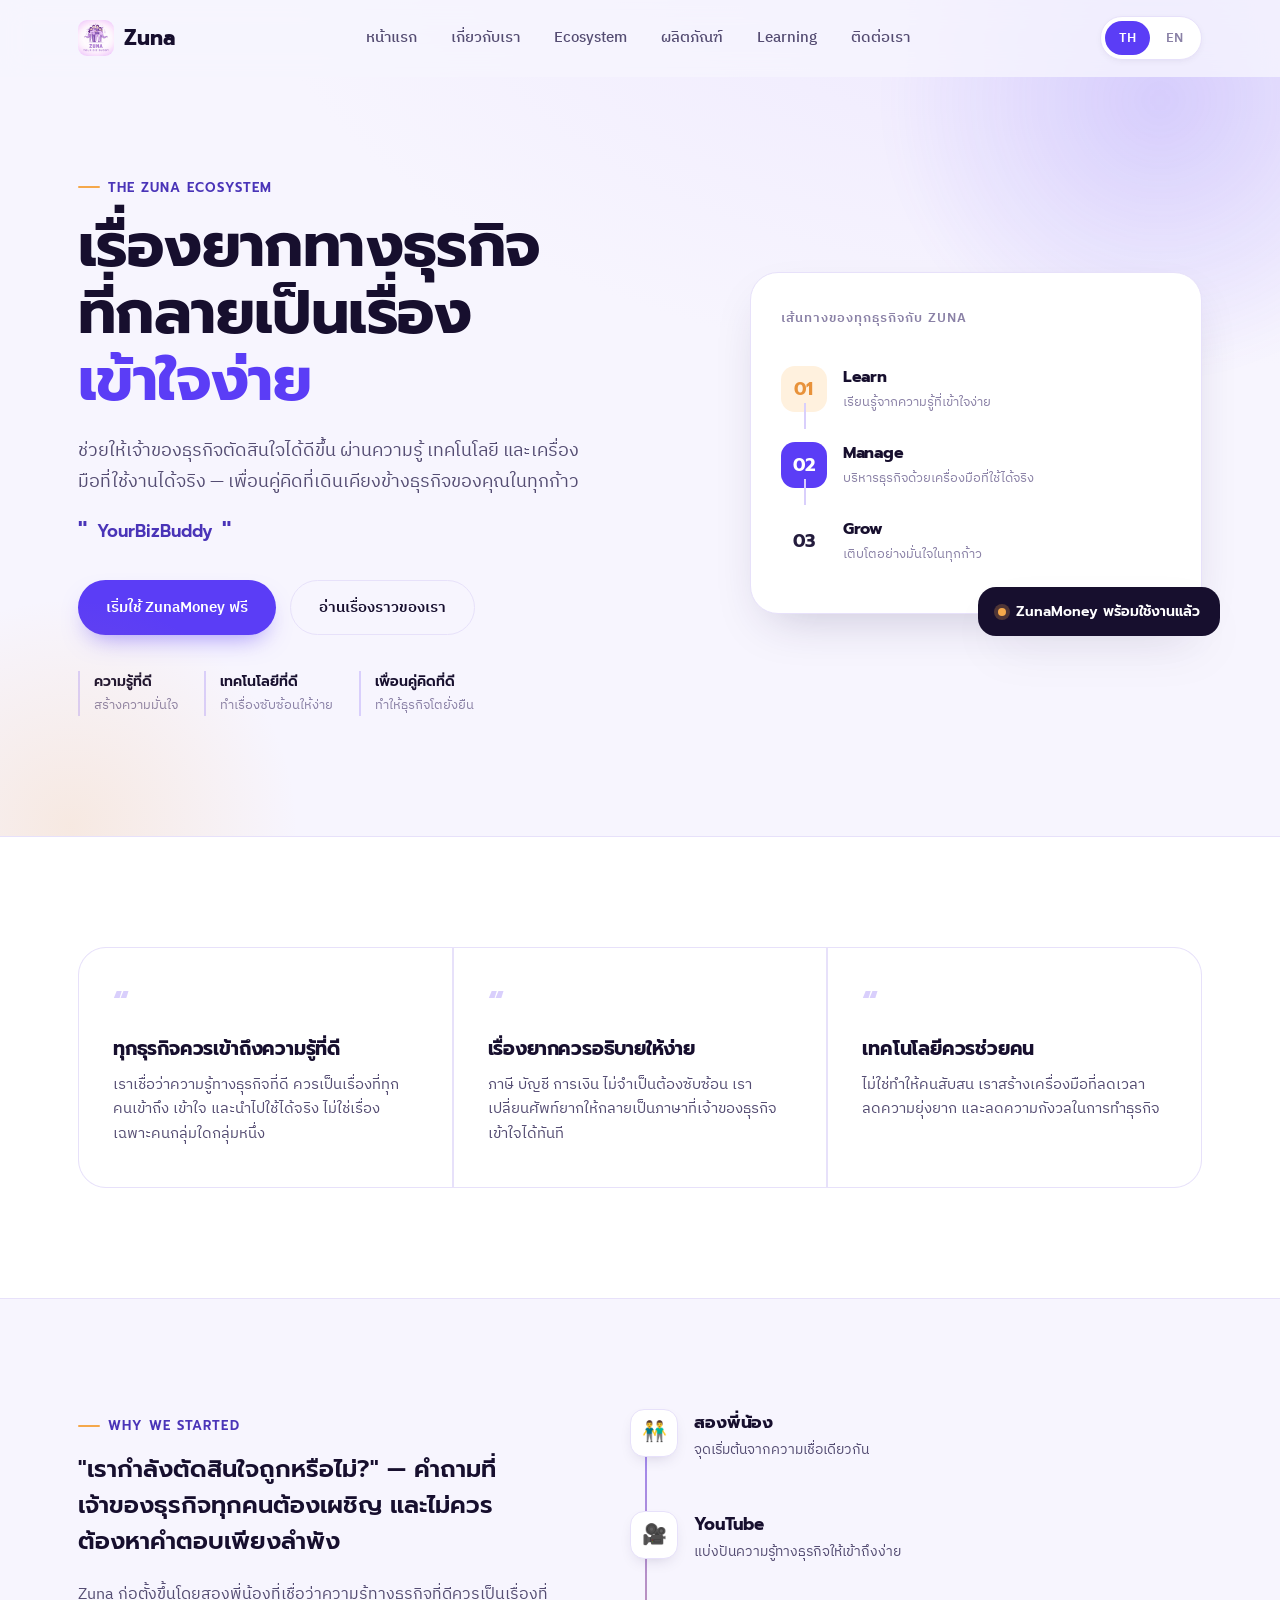
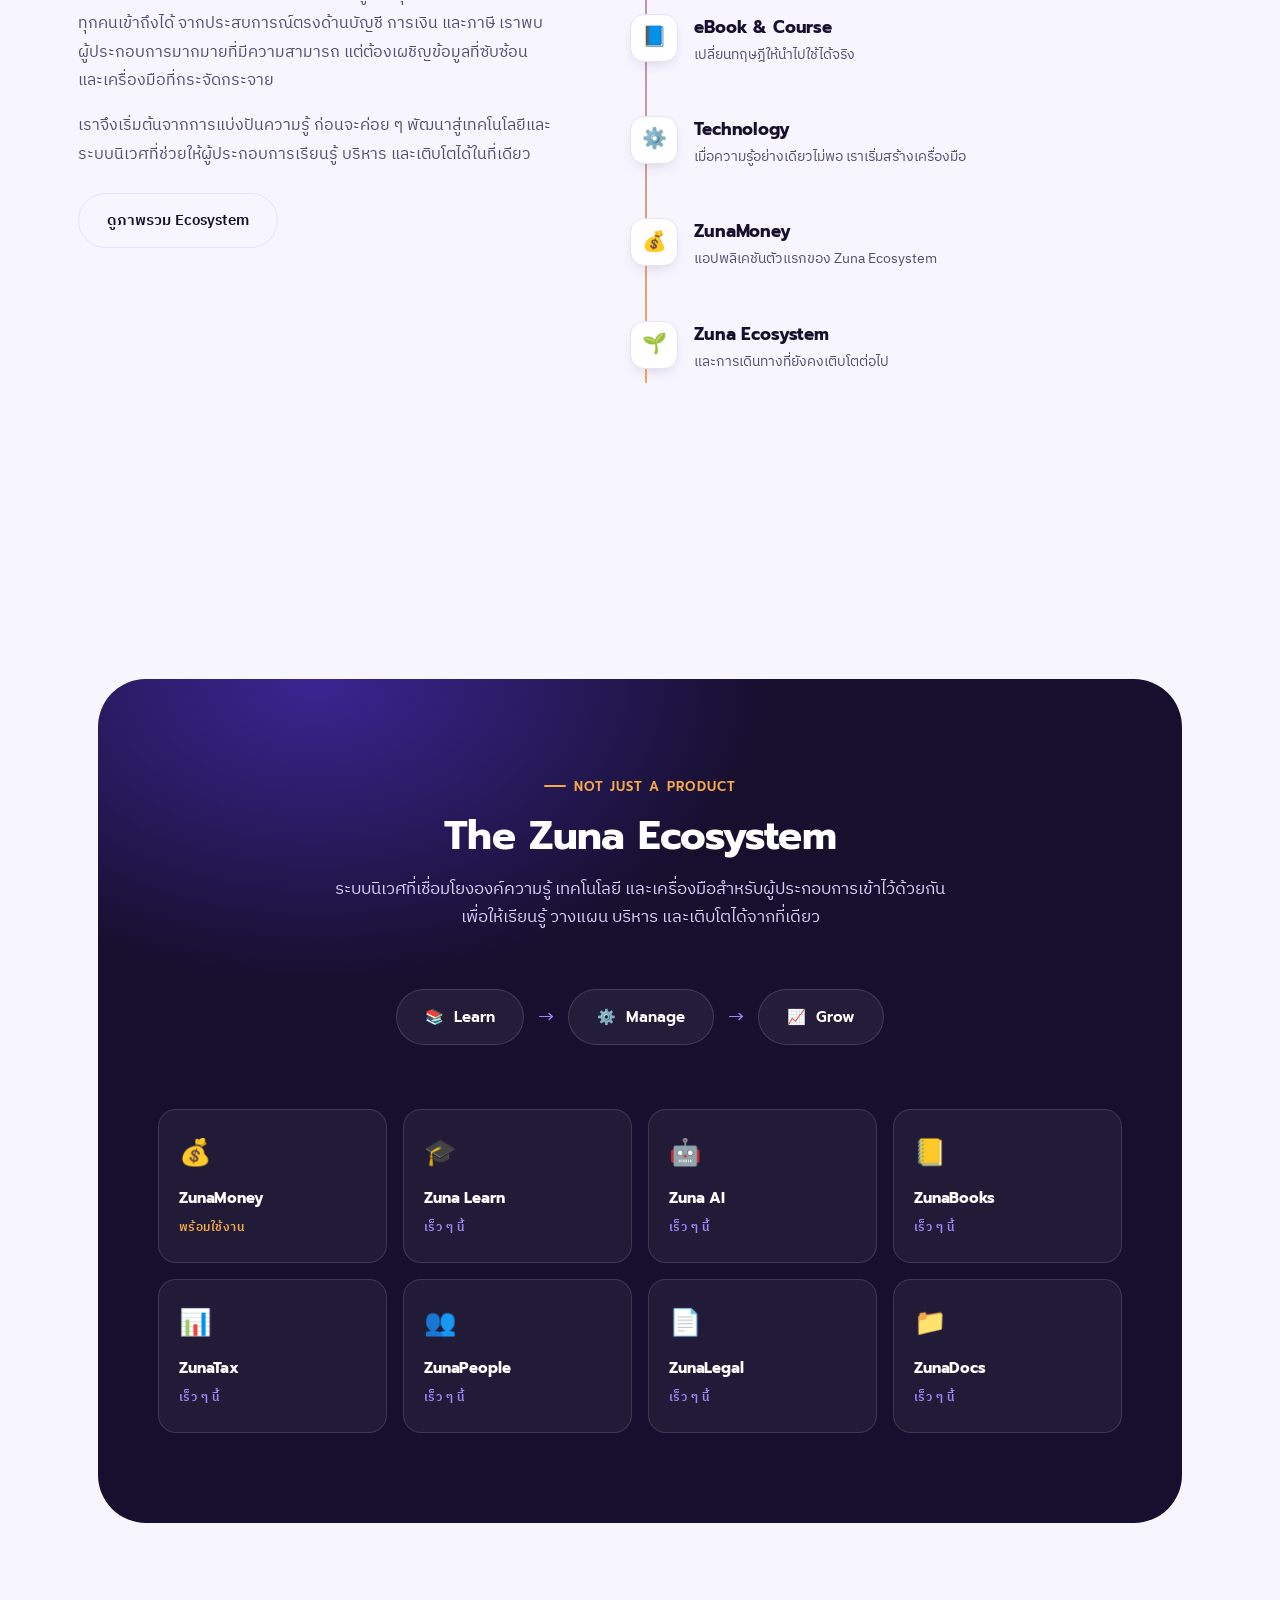
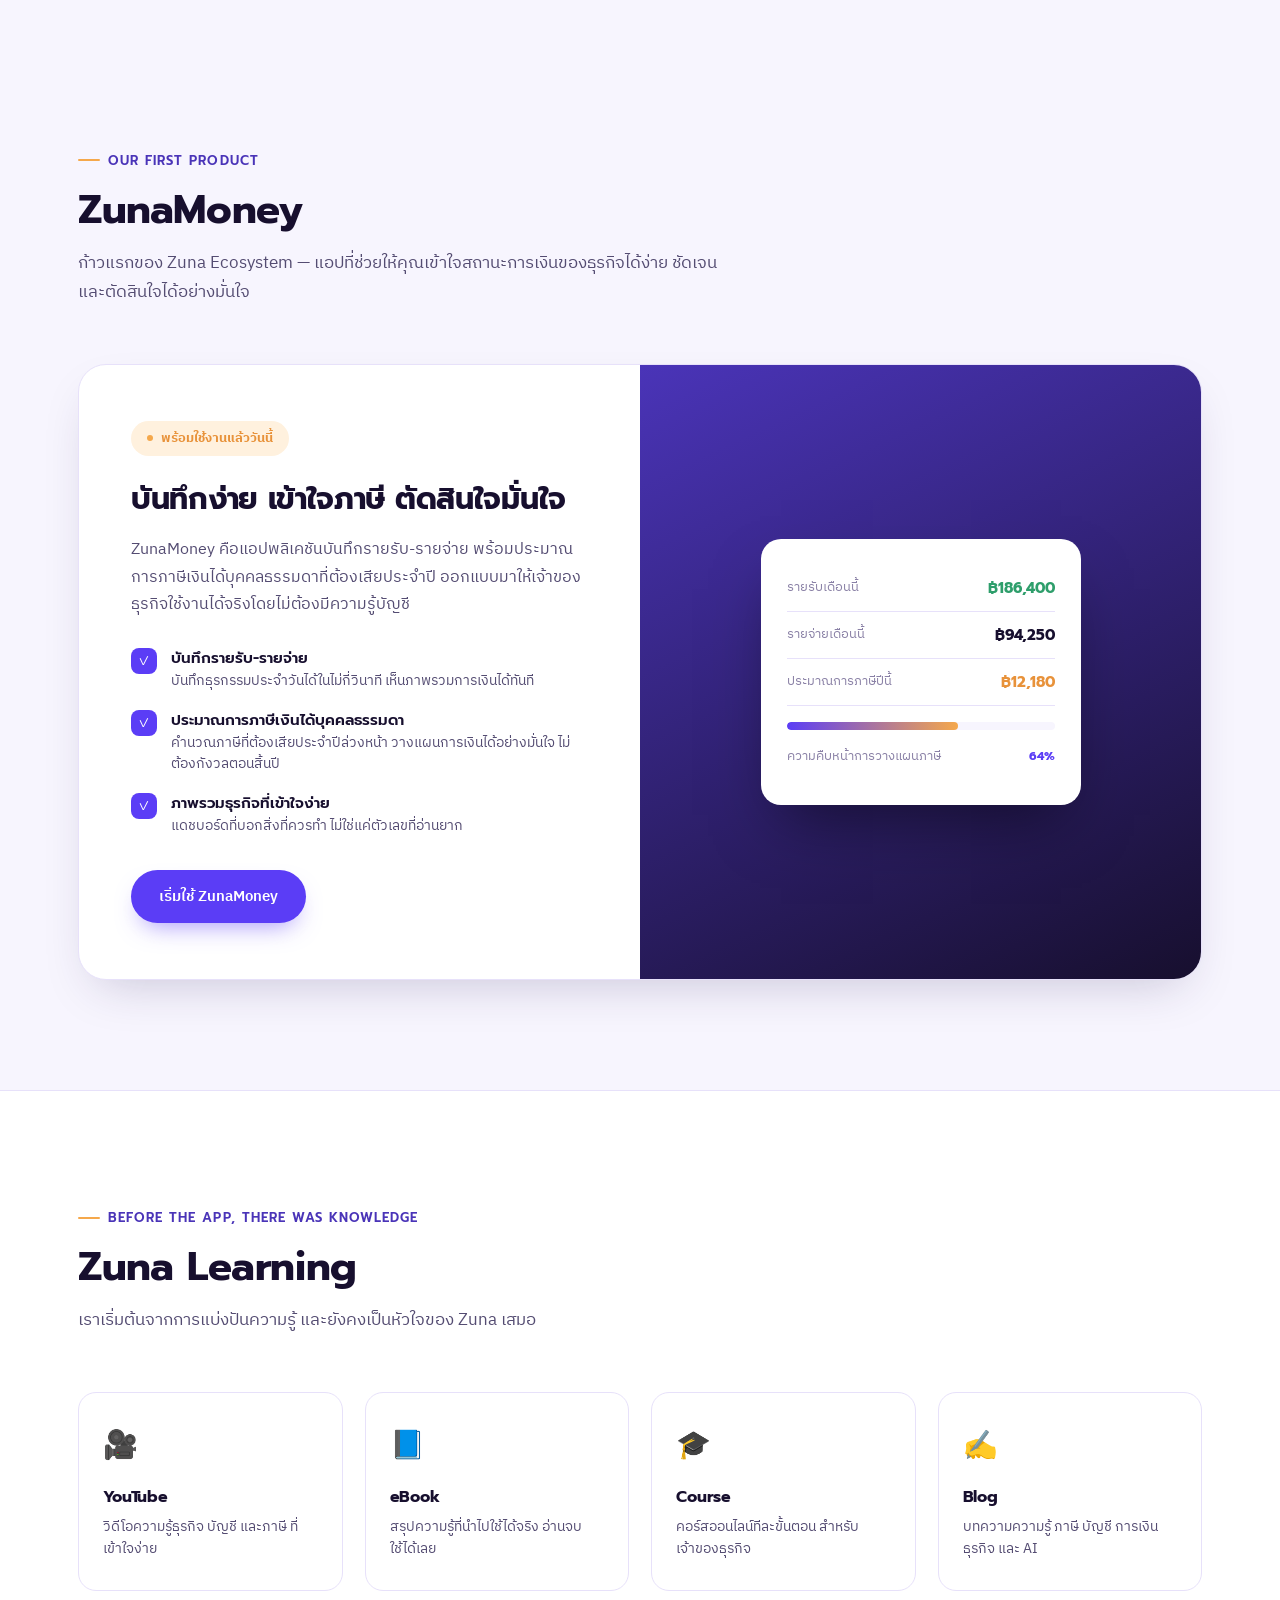
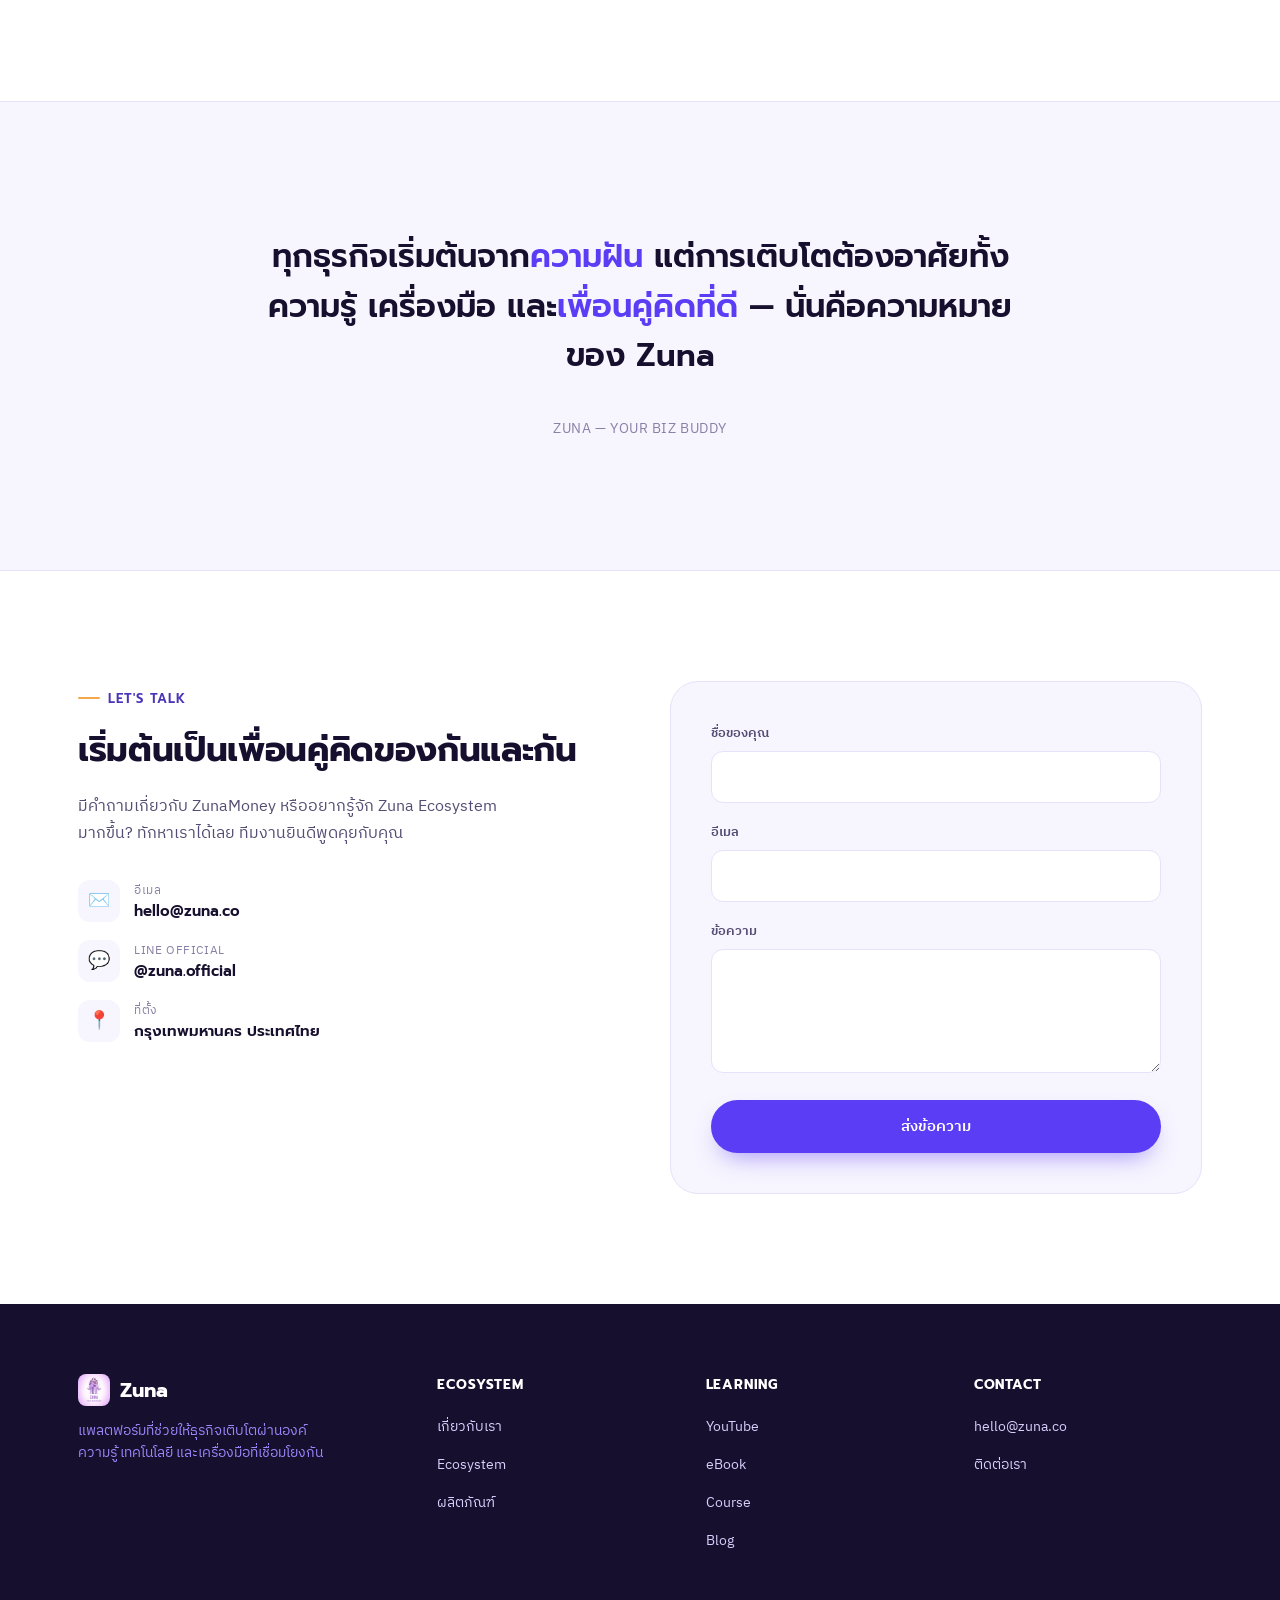
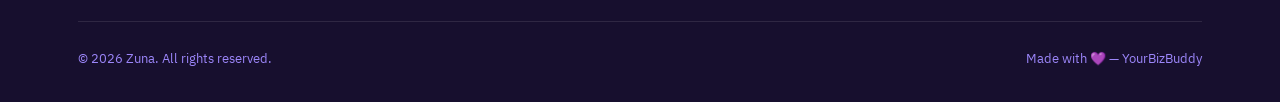
==== index.html @ a712510a "Rename Index.html to index.html" ====
<!DOCTYPE html>
<html lang="th">
<head>
<meta charset="UTF-8">
<meta name="viewport" content="width=device-width, initial-scale=1.0">
<title>Zuna — YourBizBuddy</title>
<meta name="description" content="Zuna: The business ecosystem that turns knowledge into confidence. YourBizBuddy.">
<link rel="preconnect" href="https://fonts.googleapis.com">
<link rel="preconnect" href="https://fonts.gstatic.com" crossorigin>
<link href="https://fonts.googleapis.com/css2?family=Prompt:wght@500;600;700;800&family=IBM+Plex+Sans+Thai:wght@400;500;600;700&display=swap" rel="stylesheet">
<style>
  :root{
    --purple-950:#170F2E;
    --purple-800:#2C2153;
    --purple-700:#4A34B8;
    --purple-600:#5B3DF6;
    --purple-400:#9C86FA;
    --purple-200:#D9CFFC;
    --lavender-50:#F7F5FE;
    --amber-500:#F5A84B;
    --amber-600:#E8923A;
    --ink-800:#241C3D;
    --ink-600:#544C72;
    --ink-400:#8A81A6;
    --white:#FFFFFF;
    --line:#E7E1FA;
    --shadow: 0 20px 50px -20px rgba(44,33,83,0.25);
    --radius-lg: 28px;
    --radius-md: 18px;
    --radius-sm: 12px;
    --font-display:'Prompt', 'IBM Plex Sans Thai', sans-serif;
    --font-body:'IBM Plex Sans Thai', 'Prompt', sans-serif;
    --ease: cubic-bezier(.16,.8,.3,1);
  }

  *{box-sizing:border-box; margin:0; padding:0;}
  html{scroll-behavior:smooth;}
  body{
    font-family:var(--font-body);
    color:var(--ink-800);
    background:var(--lavender-50);
    -webkit-font-smoothing:antialiased;
    overflow-x:hidden;
  }
  img{max-width:100%; display:block;}
  a{color:inherit; text-decoration:none;}
  ul{list-style:none;}
  button{font-family:inherit; cursor:pointer;}

  .container{
    width:100%;
    max-width:1180px;
    margin:0 auto;
    padding:0 28px;
  }

  h1,h2,h3,h4{font-family:var(--font-display); font-weight:700; letter-spacing:-0.01em; color:var(--purple-950);}

  .eyebrow{
    display:inline-flex; align-items:center; gap:8px;
    font-family:var(--font-display); font-weight:600; font-size:13px;
    letter-spacing:0.08em; text-transform:uppercase;
    color:var(--purple-700);
    margin-bottom:16px;
  }
  .eyebrow::before{content:''; width:22px; height:2px; background:var(--amber-500); border-radius:2px;}

  .btn{
    display:inline-flex; align-items:center; justify-content:center; gap:8px;
    padding:14px 28px; border-radius:100px; font-weight:600; font-size:15px;
    border:none; transition:transform .25s var(--ease), box-shadow .25s var(--ease), background .25s var(--ease);
    white-space:nowrap;
  }
  .btn-primary{ background:var(--purple-600); color:var(--white); box-shadow:0 12px 24px -10px rgba(91,61,246,0.55);}
  .btn-primary:hover{ transform:translateY(-2px); box-shadow:0 16px 30px -8px rgba(91,61,246,0.6); background:var(--purple-700);}
  .btn-ghost{ background:transparent; color:var(--purple-950); border:1.5px solid var(--line);}
  .btn-ghost:hover{ border-color:var(--purple-400); transform:translateY(-2px);}
  .btn-amber{ background:var(--amber-500); color:var(--purple-950); box-shadow:0 12px 24px -10px rgba(245,168,75,0.55);}
  .btn-amber:hover{ background:var(--amber-600); transform:translateY(-2px);}

  /* ---------- NAV ---------- */
  header.nav{
    position:fixed; top:0; left:0; right:0; z-index:100;
    background:rgba(247,245,254,0.78);
    backdrop-filter:blur(14px); -webkit-backdrop-filter:blur(14px);
    border-bottom:1px solid transparent;
    transition:border-color .3s, box-shadow .3s;
  }
  header.nav.scrolled{ border-bottom-color:var(--line); box-shadow:0 8px 24px -20px rgba(23,15,46,0.3);}
  .nav-inner{ display:flex; align-items:center; justify-content:space-between; height:76px;}
  .brand{ display:flex; align-items:center; gap:10px; font-family:var(--font-display); font-weight:700; font-size:21px; color:var(--purple-950);}
  .brand img{ width:36px; height:36px; border-radius:9px; object-fit:cover;}
  nav.links{ display:flex; align-items:center; gap:34px;}
  nav.links a{ font-size:14.5px; font-weight:500; color:var(--ink-600); position:relative; padding:6px 0; transition:color .2s;}
  nav.links a:hover{ color:var(--purple-700);}
  nav.links a::after{content:'';position:absolute;left:0;bottom:0;width:0;height:2px;background:var(--purple-600);border-radius:2px;transition:width .25s var(--ease);}
  nav.links a:hover::after{width:100%;}
  .nav-actions{ display:flex; align-items:center; gap:14px;}
  .lang-toggle{
    display:flex; align-items:center; background:var(--white); border:1px solid var(--line);
    border-radius:100px; padding:4px; gap:2px; box-shadow:0 2px 8px -4px rgba(44,33,83,0.15);
  }
  .lang-toggle button{
    border:none; background:transparent; padding:6px 14px; border-radius:100px; font-size:13px; font-weight:600;
    color:var(--ink-400); transition:all .25s var(--ease);
  }
  .lang-toggle button.active{ background:var(--purple-600); color:var(--white);}
  .menu-toggle{ display:none; flex-direction:column; gap:5px; background:none; border:none; padding:8px;}
  .menu-toggle span{ width:22px; height:2px; background:var(--purple-950); border-radius:2px;}

  /* ---------- HERO ---------- */
  .hero{
    position:relative; padding:170px 0 120px; overflow:hidden;
    background:radial-gradient(120% 100% at 85% -10%, #EDE7FE 0%, var(--lavender-50) 55%);
  }
  .hero::before{
    content:''; position:absolute; top:-180px; right:-160px; width:560px; height:560px; border-radius:50%;
    background:radial-gradient(circle, rgba(91,61,246,0.18), transparent 70%); filter:blur(10px);
  }
  .hero::after{
    content:''; position:absolute; bottom:-220px; left:-160px; width:460px; height:460px; border-radius:50%;
    background:radial-gradient(circle, rgba(245,168,75,0.16), transparent 70%);
  }
  .hero-grid{ position:relative; display:grid; grid-template-columns:1.15fr 0.85fr; gap:60px; align-items:center;}
  .hero h1{ font-size:clamp(38px, 5vw, 60px); line-height:1.12; margin-bottom:22px;}
  .hero h1 .accent{ color:var(--purple-600); position:relative; white-space:nowrap;}
  .hero p.lead{ font-size:18px; line-height:1.7; color:var(--ink-600); max-width:520px; margin-bottom:14px;}
  .hero .tagline{ font-family:var(--font-display); font-weight:600; font-size:17px; color:var(--purple-700); margin-bottom:30px; display:flex; align-items:center; gap:10px;}
  .hero .tagline::before{content:'"';font-size:26px;} .hero .tagline::after{content:'"';font-size:26px;}
  .hero-actions{ display:flex; gap:14px; flex-wrap:wrap; margin-bottom:36px;}
  .hero-believe{ display:flex; gap:26px; flex-wrap:wrap;}
  .hero-believe div{ font-size:13px; color:var(--ink-400); max-width:150px; padding-left:14px; border-left:2px solid var(--purple-200);}
  .hero-believe strong{ display:block; color:var(--purple-950); font-family:var(--font-display); font-weight:600; font-size:14px; margin-bottom:2px;}

  .hero-visual{ position:relative;}
  .flow-card{
    background:var(--white); border-radius:var(--radius-lg); padding:34px 30px; box-shadow:var(--shadow);
    border:1px solid var(--line); position:relative; z-index:2;
  }
  .flow-card .flow-title{ font-size:13px; font-weight:600; text-transform:uppercase; letter-spacing:.08em; color:var(--ink-400); margin-bottom:22px;}
  .flow-step{ display:flex; align-items:center; gap:16px; padding:14px 0; position:relative;}
  .flow-step:not(:last-child)::after{
    content:''; position:absolute; left:23px; top:52px; width:2px; height:26px; background:var(--purple-200);
  }
  .flow-num{
    width:46px; height:46px; border-radius:14px; display:flex; align-items:center; justify-content:center;
    font-family:var(--font-display); font-weight:700; font-size:18px; flex-shrink:0;
  }
  .flow-step:nth-child(1) .flow-num{ background:var(--purple-100,#EFE9FE); color:var(--purple-600);}
  .flow-step:nth-child(2) .flow-num{ background:#FFF1DE; color:var(--amber-600);}
  .flow-step:nth-child(3) .flow-num{ background:var(--purple-600); color:var(--white);}
  .flow-step h4{ font-size:16px; margin-bottom:2px;}
  .flow-step p{ font-size:13px; color:var(--ink-400);}
  .flow-badge{
    position:absolute; bottom:-22px; right:-18px; background:var(--purple-950); color:var(--white);
    padding:14px 20px; border-radius:var(--radius-md); box-shadow:var(--shadow); z-index:3;
    font-family:var(--font-display); font-weight:600; font-size:14px; display:flex; align-items:center; gap:10px;
  }
  .flow-badge span.dot{width:8px;height:8px;border-radius:50%; background:var(--amber-500); box-shadow:0 0 0 4px rgba(245,168,75,0.25);}

  /* ---------- SECTION GENERIC ---------- */
  section{ padding:110px 0; position:relative;}
  .section-head{ max-width:640px; margin-bottom:56px;}
  .section-head.center{ margin-left:auto; margin-right:auto; text-align:center;}
  .section-head h2{ font-size:clamp(28px,3.4vw,40px); line-height:1.2; margin-bottom:16px;}
  .section-head p{ font-size:16.5px; color:var(--ink-600); line-height:1.75;}

  /* ---------- BELIEFS ---------- */
  .beliefs{ background:var(--white); border-top:1px solid var(--line); border-bottom:1px solid var(--line);}
  .belief-grid{ display:grid; grid-template-columns:repeat(3,1fr); gap:2px; background:var(--line); border-radius:var(--radius-lg); overflow:hidden; border:1px solid var(--line);}
  .belief-card{ background:var(--white); padding:40px 34px;}
  .belief-card .mark{ font-family:var(--font-display); font-size:34px; color:var(--purple-200); font-weight:700; margin-bottom:14px; line-height:1;}
  .belief-card h3{ font-size:19px; margin-bottom:10px; line-height:1.4;}
  .belief-card p{ font-size:14.5px; color:var(--ink-600); line-height:1.7;}

  /* ---------- ABOUT / TIMELINE ---------- */
  .about{ background:var(--lavender-50);}
  .about-top{ display:grid; grid-template-columns:0.9fr 1.1fr; gap:70px; margin-bottom:70px; align-items:start;}
  .about-top .lead-quote{ font-family:var(--font-display); font-size:24px; font-weight:600; color:var(--purple-950); line-height:1.5; margin-bottom:22px;}
  .about-top p{ color:var(--ink-600); font-size:15.5px; line-height:1.85; margin-bottom:16px;}

  .timeline{ position:relative; padding-left:8px;}
  .timeline::before{ content:''; position:absolute; left:23px; top:6px; bottom:6px; width:2px; background:linear-gradient(var(--purple-400), var(--amber-500));}
  .t-item{ position:relative; padding-left:64px; padding-bottom:34px;}
  .t-item:last-child{ padding-bottom:0;}
  .t-dot{
    position:absolute; left:0; top:0; width:48px; height:48px; border-radius:14px; background:var(--white);
    border:1.5px solid var(--line); display:flex; align-items:center; justify-content:center; font-size:20px; box-shadow:0 6px 16px -8px rgba(44,33,83,0.25);
  }
  .t-item h4{ font-size:17px; margin-bottom:4px;}
  .t-item p{ font-size:14px; color:var(--ink-500,var(--ink-600)); line-height:1.6;}

  /* ---------- ECOSYSTEM ---------- */
  .ecosystem{ background:var(--purple-950); color:var(--white); border-radius:48px; margin:0 20px; overflow:hidden; position:relative;}
  .ecosystem::before{ content:''; position:absolute; inset:0; background:radial-gradient(70% 60% at 20% 0%, rgba(91,61,246,0.5), transparent 60%);}
  .ecosystem .container{ position:relative; z-index:1;}
  .ecosystem .section-head h2, .ecosystem .section-head p{ color:var(--white);}
  .ecosystem .section-head p{ color:var(--purple-200);}
  .ecosystem .eyebrow{ color:var(--amber-500);}
  .ecosystem .eyebrow::before{ background:var(--amber-500);}

  .flow-strip{ display:flex; align-items:center; justify-content:center; gap:0; margin-bottom:64px; flex-wrap:wrap;}
  .flow-pill{
    background:rgba(255,255,255,0.06); border:1px solid rgba(255,255,255,0.14); backdrop-filter:blur(6px);
    padding:16px 28px; border-radius:100px; font-family:var(--font-display); font-weight:600; font-size:15px;
    display:flex; align-items:center; gap:10px;
  }
  .flow-arrow{ color:var(--purple-400); font-size:20px; margin:0 14px;}

  .product-grid{ display:grid; grid-template-columns:repeat(4,1fr); gap:16px;}
  .p-chip{
    background:rgba(255,255,255,0.05); border:1px solid rgba(255,255,255,0.12); border-radius:var(--radius-md);
    padding:22px 20px; transition:all .3s var(--ease);
  }
  .p-chip:hover{ background:rgba(255,255,255,0.09); transform:translateY(-3px);}
  .p-chip .icon{ font-size:26px; margin-bottom:12px; display:block;}
  .p-chip h4{ color:var(--white); font-size:15px; margin-bottom:4px;}
  .p-chip .status{ font-size:11.5px; font-weight:600; letter-spacing:.04em;}
  .p-chip.live .status{ color:var(--amber-500);}
  .p-chip.soon .status{ color:var(--purple-400);}

  /* ---------- PRODUCTS ---------- */
  .product-feature{
    background:var(--white); border:1px solid var(--line); border-radius:var(--radius-lg);
    padding:0; display:grid; grid-template-columns:1fr 1fr; overflow:hidden; box-shadow:var(--shadow);
  }
  .pf-content{ padding:56px 52px;}
  .pf-badge{ display:inline-flex; align-items:center; gap:8px; background:#FFF1DE; color:var(--amber-600); font-weight:700; font-size:12.5px; padding:7px 16px; border-radius:100px; margin-bottom:20px;}
  .pf-badge .dot{width:6px;height:6px;border-radius:50%;background:var(--amber-500);}
  .pf-content h3{ font-size:30px; margin-bottom:14px;}
  .pf-content > p{ font-size:15.5px; color:var(--ink-600); line-height:1.8; margin-bottom:28px;}
  .pf-features{ display:flex; flex-direction:column; gap:16px; margin-bottom:32px;}
  .pf-feature{ display:flex; gap:14px; align-items:flex-start;}
  .pf-feature .check{
    width:26px; height:26px; border-radius:8px; background:var(--purple-600); color:var(--white); flex-shrink:0;
    display:flex; align-items:center; justify-content:center; font-size:13px; margin-top:1px;
  }
  .pf-feature h5{ font-size:15px; margin-bottom:2px; font-family:var(--font-display); font-weight:600; color:var(--purple-950);}
  .pf-feature p{ font-size:13.5px; color:var(--ink-600); line-height:1.6;}

  .pf-visual{
    background:linear-gradient(155deg, var(--purple-700), var(--purple-950));
    position:relative; display:flex; align-items:center; justify-content:center; padding:40px;
  }
  .mock-card{
    background:var(--white); border-radius:20px; padding:26px; width:100%; max-width:320px; box-shadow:0 30px 60px -20px rgba(0,0,0,0.5);
  }
  .mock-row{ display:flex; justify-content:space-between; align-items:center; padding:12px 0; border-bottom:1px solid var(--line);}
  .mock-row:last-child{ border-bottom:none;}
  .mock-label{ font-size:12.5px; color:var(--ink-400);}
  .mock-value{ font-family:var(--font-display); font-weight:700; font-size:15px; color:var(--purple-950);}
  .mock-value.pos{ color:#2E9E6B;}
  .mock-value.tax{ color:var(--amber-600);}
  .mock-bar{ height:8px; background:var(--lavender-50); border-radius:6px; margin-top:16px; overflow:hidden;}
  .mock-bar i{ display:block; height:100%; width:64%; background:linear-gradient(90deg,var(--purple-600),var(--amber-500)); border-radius:6px;}

  /* ---------- LEARNING ---------- */
  .learning-grid{ display:grid; grid-template-columns:repeat(4,1fr); gap:22px;}
  .learn-card{
    background:var(--white); border:1px solid var(--line); border-radius:var(--radius-md); padding:30px 24px;
    transition:transform .3s var(--ease), box-shadow .3s var(--ease);
  }
  .learn-card:hover{ transform:translateY(-4px); box-shadow:var(--shadow);}
  .learn-card .icon{ font-size:28px; margin-bottom:16px; display:block;}
  .learn-card h4{ font-size:16px; margin-bottom:8px;}
  .learn-card p{ font-size:13.5px; color:var(--ink-600); line-height:1.6;}

  /* ---------- MANIFESTO ---------- */
  .manifesto{ text-align:center; padding:130px 0;}
  .manifesto .container{ max-width:820px;}
  .manifesto p.big{ font-family:var(--font-display); font-weight:600; font-size:clamp(22px,3vw,32px); line-height:1.55; color:var(--purple-950);}
  .manifesto p.big em{ font-style:normal; color:var(--purple-600);}
  .manifesto .sign{ margin-top:36px; font-size:14px; color:var(--ink-400); letter-spacing:.04em;}

  /* ---------- CONTACT ---------- */
  .contact{ background:var(--white); border-top:1px solid var(--line);}
  .contact-grid{ display:grid; grid-template-columns:1fr 1fr; gap:60px;}
  .contact-info h2{ font-size:34px; margin-bottom:18px;}
  .contact-info p{ color:var(--ink-600); font-size:15.5px; line-height:1.8; margin-bottom:32px; max-width:420px;}
  .contact-item{ display:flex; align-items:center; gap:14px; margin-bottom:18px;}
  .contact-item .ic{ width:42px; height:42px; border-radius:12px; background:var(--lavender-50); display:flex; align-items:center; justify-content:center; font-size:18px; flex-shrink:0;}
  .contact-item .lbl{ font-size:12px; color:var(--ink-400); text-transform:uppercase; letter-spacing:.05em;}
  .contact-item .val{ font-family:var(--font-display); font-weight:600; font-size:15px; color:var(--purple-950);}

  .contact-form{ background:var(--lavender-50); border-radius:var(--radius-lg); padding:40px; border:1px solid var(--line);}
  .form-row{ margin-bottom:18px;}
  .form-row label{ display:block; font-size:13px; font-weight:600; color:var(--ink-600); margin-bottom:7px;}
  .form-row input, .form-row textarea{
    width:100%; border:1.5px solid var(--line); border-radius:12px; padding:13px 16px; font-family:inherit; font-size:14.5px;
    background:var(--white); transition:border-color .2s; resize:vertical;
  }
  .form-row input:focus, .form-row textarea:focus{ outline:none; border-color:var(--purple-600);}

  /* ---------- FOOTER ---------- */
  footer{ background:var(--purple-950); color:var(--purple-200); padding:70px 0 32px;}
  .footer-top{ display:grid; grid-template-columns:1.4fr repeat(3,1fr); gap:40px; margin-bottom:56px;}
  .footer-brand{ display:flex; align-items:center; gap:10px; font-family:var(--font-display); font-weight:700; font-size:20px; color:var(--white); margin-bottom:14px;}
  .footer-brand img{ width:32px; height:32px; border-radius:8px;}
  .footer-top p.tag{ font-size:14px; color:var(--purple-400); max-width:260px; line-height:1.6;}
  .footer-col h5{ color:var(--white); font-family:var(--font-display); font-size:13.5px; text-transform:uppercase; letter-spacing:.06em; margin-bottom:18px;}
  .footer-col ul li{ margin-bottom:11px;}
  .footer-col a{ font-size:14px; color:var(--purple-200); transition:color .2s;}
  .footer-col a:hover{ color:var(--white);}
  .footer-bottom{ border-top:1px solid rgba(255,255,255,0.1); padding-top:26px; display:flex; justify-content:space-between; align-items:center; font-size:13px; color:var(--purple-400); flex-wrap:wrap; gap:12px;}

  /* ---------- REVEAL ---------- */
  [data-reveal]{ opacity:0; transform:translateY(24px); transition:opacity .7s var(--ease), transform .7s var(--ease);}
  [data-reveal].in-view{ opacity:1; transform:translateY(0);}

  @media (prefers-reduced-motion: reduce){
    *{ transition:none !important; animation:none !important; scroll-behavior:auto !important;}
    [data-reveal]{ opacity:1; transform:none;}
  }

  /* ---------- RESPONSIVE ---------- */
  @media (max-width:980px){
    nav.links{ display:none;}
    .menu-toggle{ display:flex;}
    .hero-grid{ grid-template-columns:1fr;}
    .hero-visual{ margin-top:20px;}
    .about-top{ grid-template-columns:1fr; gap:40px;}
    .belief-grid{ grid-template-columns:1fr;}
    .product-grid{ grid-template-columns:repeat(2,1fr);}
    .product-feature{ grid-template-columns:1fr;}
    .pf-content{ padding:40px 30px;}
    .learning-grid{ grid-template-columns:repeat(2,1fr);}
    .contact-grid{ grid-template-columns:1fr;}
    .footer-top{ grid-template-columns:1fr 1fr; gap:32px;}
  }
  @media (max-width:560px){
    section{ padding:76px 0;}
    .hero{ padding:140px 0 80px;}
    .product-grid{ grid-template-columns:1fr 1fr;}
    .learning-grid{ grid-template-columns:1fr;}
    .footer-top{ grid-template-columns:1fr;}
    .ecosystem{ border-radius:28px; margin:0 12px;}
    .flow-badge{ position:static; margin-top:16px; display:inline-flex;}
  }
</style>
</head>
<body>

<header class="nav" id="siteNav">
  <div class="container nav-inner">
    <a href="#home" class="brand"><img src="zuna-logo.jpg" alt="Zuna logo"><span>Zuna</span></a>
    <nav class="links">
      <a href="#home" data-i18n="nav.home">หน้าแรก</a>
      <a href="#about" data-i18n="nav.about">เกี่ยวกับเรา</a>
      <a href="#ecosystem" data-i18n="nav.ecosystem">Ecosystem</a>
      <a href="#products" data-i18n="nav.products">ผลิตภัณฑ์</a>
      <a href="#learning" data-i18n="nav.learning">Learning</a>
      <a href="#contact" data-i18n="nav.contact">ติดต่อเรา</a>
    </nav>
    <div class="nav-actions">
      <div class="lang-toggle">
        <button data-lang="th" class="active">TH</button>
        <button data-lang="en">EN</button>
      </div>
      <a href="#products" class="btn btn-primary" data-i18n="nav.cta" style="display:none" id="navCta">ทดลองใช้ ZunaMoney</a>
      <button class="menu-toggle" id="menuToggle" aria-label="Menu"><span></span><span></span><span></span></button>
    </div>
  </div>
</header>

<!-- ================= HERO ================= -->
<section class="hero" id="home">
  <div class="container hero-grid">
    <div>
      <div class="eyebrow" data-i18n="hero.eyebrow">The Zuna Ecosystem</div>
      <h1 data-i18n="hero.h1">เรื่องยากทางธุรกิจ<br>ที่กลายเป็นเรื่อง<span class="accent">เข้าใจง่าย</span></h1>
      <p class="lead" data-i18n="hero.lead">ช่วยให้เจ้าของธุรกิจตัดสินใจได้ดีขึ้น ผ่านความรู้ เทคโนโลยี และเครื่องมือที่ใช้งานได้จริง — เพื่อนคู่คิดที่เดินเคียงข้างธุรกิจของคุณในทุกก้าว</p>
      <div class="tagline" data-i18n="hero.tagline">YourBizBuddy</div>
      <div class="hero-actions">
        <a href="#products" class="btn btn-primary" data-i18n="hero.cta1">เริ่มใช้ ZunaMoney ฟรี</a>
        <a href="#about" class="btn btn-ghost" data-i18n="hero.cta2">อ่านเรื่องราวของเรา</a>
      </div>
      <div class="hero-believe">
        <div><strong data-i18n="hero.b1t">ความรู้ที่ดี</strong><span data-i18n="hero.b1d">สร้างความมั่นใจ</span></div>
        <div><strong data-i18n="hero.b2t">เทคโนโลยีที่ดี</strong><span data-i18n="hero.b2d">ทำเรื่องซับซ้อนให้ง่าย</span></div>
        <div><strong data-i18n="hero.b3t">เพื่อนคู่คิดที่ดี</strong><span data-i18n="hero.b3d">ทำให้ธุรกิจโตยั่งยืน</span></div>
      </div>
    </div>
    <div class="hero-visual">
      <div class="flow-card" data-reveal>
        <div class="flow-title" data-i18n="hero.flowtitle">เส้นทางของทุกธุรกิจกับ Zuna</div>
        <div class="flow-step">
          <div class="flow-num">01</div>
          <div><h4 data-i18n="hero.f1h">Learn</h4><p data-i18n="hero.f1p">เรียนรู้จากความรู้ที่เข้าใจง่าย</p></div>
        </div>
        <div class="flow-step">
          <div class="flow-num">02</div>
          <div><h4 data-i18n="hero.f2h">Manage</h4><p data-i18n="hero.f2p">บริหารธุรกิจด้วยเครื่องมือที่ใช้ได้จริง</p></div>
        </div>
        <div class="flow-step">
          <div class="flow-num">03</div>
          <div><h4 data-i18n="hero.f3h">Grow</h4><p data-i18n="hero.f3p">เติบโตอย่างมั่นใจในทุกก้าว</p></div>
        </div>
      </div>
      <div class="flow-badge"><span class="dot"></span><span data-i18n="hero.badge">ZunaMoney พร้อมใช้งานแล้ว</span></div>
    </div>
  </div>
</section>

<!-- ================= BELIEFS ================= -->
<section class="beliefs">
  <div class="container">
    <div class="belief-grid">
      <div class="belief-card" data-reveal>
        <div class="mark">“</div>
        <h3 data-i18n="belief.1h">ทุกธุรกิจควรเข้าถึงความรู้ที่ดี</h3>
        <p data-i18n="belief.1p">เราเชื่อว่าความรู้ทางธุรกิจที่ดี ควรเป็นเรื่องที่ทุกคนเข้าถึง เข้าใจ และนำไปใช้ได้จริง ไม่ใช่เรื่องเฉพาะคนกลุ่มใดกลุ่มหนึ่ง</p>
      </div>
      <div class="belief-card" data-reveal>
        <div class="mark">“</div>
        <h3 data-i18n="belief.2h">เรื่องยากควรอธิบายให้ง่าย</h3>
        <p data-i18n="belief.2p">ภาษี บัญชี การเงิน ไม่จำเป็นต้องซับซ้อน เราเปลี่ยนศัพท์ยากให้กลายเป็นภาษาที่เจ้าของธุรกิจเข้าใจได้ทันที</p>
      </div>
      <div class="belief-card" data-reveal>
        <div class="mark">“</div>
        <h3 data-i18n="belief.3h">เทคโนโลยีควรช่วยคน</h3>
        <p data-i18n="belief.3p">ไม่ใช่ทำให้คนสับสน เราสร้างเครื่องมือที่ลดเวลา ลดความยุ่งยาก และลดความกังวลในการทำธุรกิจ</p>
      </div>
    </div>
  </div>
</section>

<!-- ================= ABOUT ================= -->
<section class="about" id="about">
  <div class="container">
    <div class="about-top">
      <div data-reveal>
        <div class="eyebrow" data-i18n="about.eyebrow">Why We Started</div>
        <p class="lead-quote" data-i18n="about.quote">"เรากำลังตัดสินใจถูกหรือไม่?" — คำถามที่เจ้าของธุรกิจทุกคนต้องเผชิญ และไม่ควรต้องหาคำตอบเพียงลำพัง</p>
        <p data-i18n="about.p1">Zuna ก่อตั้งขึ้นโดยสองพี่น้องที่เชื่อว่าความรู้ทางธุรกิจที่ดีควรเป็นเรื่องที่ทุกคนเข้าถึงได้ จากประสบการณ์ตรงด้านบัญชี การเงิน และภาษี เราพบผู้ประกอบการมากมายที่มีความสามารถ แต่ต้องเผชิญข้อมูลที่ซับซ้อนและเครื่องมือที่กระจัดกระจาย</p>
        <p data-i18n="about.p2">เราจึงเริ่มต้นจากการแบ่งปันความรู้ ก่อนจะค่อย ๆ พัฒนาสู่เทคโนโลยีและระบบนิเวศที่ช่วยให้ผู้ประกอบการเรียนรู้ บริหาร และเติบโตได้ในที่เดียว</p>
        <a href="#ecosystem" class="btn btn-ghost" style="margin-top:8px" data-i18n="about.cta">ดูภาพรวม Ecosystem</a>
      </div>
      <div class="timeline" data-reveal>
        <div class="t-item"><div class="t-dot">👬</div><h4 data-i18n="tl.1h">สองพี่น้อง</h4><p data-i18n="tl.1p">จุดเริ่มต้นจากความเชื่อเดียวกัน</p></div>
        <div class="t-item"><div class="t-dot">🎥</div><h4 data-i18n="tl.2h">YouTube</h4><p data-i18n="tl.2p">แบ่งปันความรู้ทางธุรกิจให้เข้าถึงง่าย</p></div>
        <div class="t-item"><div class="t-dot">📘</div><h4 data-i18n="tl.3h">eBook & Course</h4><p data-i18n="tl.3p">เปลี่ยนทฤษฎีให้นำไปใช้ได้จริง</p></div>
        <div class="t-item"><div class="t-dot">⚙️</div><h4 data-i18n="tl.4h">Technology</h4><p data-i18n="tl.4p">เมื่อความรู้อย่างเดียวไม่พอ เราเริ่มสร้างเครื่องมือ</p></div>
        <div class="t-item"><div class="t-dot">💰</div><h4 data-i18n="tl.5h">ZunaMoney</h4><p data-i18n="tl.5p">แอปพลิเคชันตัวแรกของ Zuna Ecosystem</p></div>
        <div class="t-item"><div class="t-dot">🌱</div><h4 data-i18n="tl.6h">Zuna Ecosystem</h4><p data-i18n="tl.6p">และการเดินทางที่ยังคงเติบโตต่อไป</p></div>
      </div>
    </div>
  </div>
</section>

<!-- ================= ECOSYSTEM ================= -->
<section id="ecosystem">
  <div class="container">
    <div class="ecosystem">
      <div style="padding:90px 60px" data-reveal>
        <div class="section-head center" style="margin-left:auto;margin-right:auto;">
          <div class="eyebrow" data-i18n="eco.eyebrow">Not just a product</div>
          <h2 data-i18n="eco.h2">The Zuna Ecosystem</h2>
          <p data-i18n="eco.p">ระบบนิเวศที่เชื่อมโยงองค์ความรู้ เทคโนโลยี และเครื่องมือสำหรับผู้ประกอบการเข้าไว้ด้วยกัน เพื่อให้เรียนรู้ วางแผน บริหาร และเติบโตได้จากที่เดียว</p>
        </div>

        <div class="flow-strip">
          <div class="flow-pill">📚 <span data-i18n="eco.learn">Learn</span></div>
          <span class="flow-arrow">→</span>
          <div class="flow-pill">⚙️ <span data-i18n="eco.manage">Manage</span></div>
          <span class="flow-arrow">→</span>
          <div class="flow-pill">📈 <span data-i18n="eco.grow">Grow</span></div>
        </div>

        <div class="product-grid">
          <div class="p-chip live"><span class="icon">💰</span><h4>ZunaMoney</h4><span class="status" data-i18n="eco.live">พร้อมใช้งาน</span></div>
          <div class="p-chip soon"><span class="icon">🎓</span><h4>Zuna Learn</h4><span class="status" data-i18n="eco.soon">เร็ว ๆ นี้</span></div>
          <div class="p-chip soon"><span class="icon">🤖</span><h4>Zuna AI</h4><span class="status" data-i18n="eco.soon">เร็ว ๆ นี้</span></div>
          <div class="p-chip soon"><span class="icon">📒</span><h4>ZunaBooks</h4><span class="status" data-i18n="eco.soon">เร็ว ๆ นี้</span></div>
          <div class="p-chip soon"><span class="icon">📊</span><h4>ZunaTax</h4><span class="status" data-i18n="eco.soon">เร็ว ๆ นี้</span></div>
          <div class="p-chip soon"><span class="icon">👥</span><h4>ZunaPeople</h4><span class="status" data-i18n="eco.soon">เร็ว ๆ นี้</span></div>
          <div class="p-chip soon"><span class="icon">📄</span><h4>ZunaLegal</h4><span class="status" data-i18n="eco.soon">เร็ว ๆ นี้</span></div>
          <div class="p-chip soon"><span class="icon">📁</span><h4>ZunaDocs</h4><span class="status" data-i18n="eco.soon">เร็ว ๆ นี้</span></div>
        </div>
      </div>
    </div>
  </div>
</section>

<!-- ================= PRODUCTS ================= -->
<section id="products">
  <div class="container">
    <div class="section-head" data-reveal>
      <div class="eyebrow" data-i18n="prod.eyebrow">Our First Product</div>
      <h2 data-i18n="prod.h2">ZunaMoney</h2>
      <p data-i18n="prod.p">ก้าวแรกของ Zuna Ecosystem — แอปที่ช่วยให้คุณเข้าใจสถานะการเงินของธุรกิจได้ง่าย ชัดเจน และตัดสินใจได้อย่างมั่นใจ</p>
    </div>

    <div class="product-feature" data-reveal>
      <div class="pf-content">
        <div class="pf-badge"><span class="dot"></span><span data-i18n="prod.badge">พร้อมใช้งานแล้ววันนี้</span></div>
        <h3 data-i18n="prod.title">บันทึกง่าย เข้าใจภาษี ตัดสินใจมั่นใจ</h3>
        <p data-i18n="prod.desc">ZunaMoney คือแอปพลิเคชันบันทึกรายรับ-รายจ่าย พร้อมประมาณการภาษีเงินได้บุคคลธรรมดาที่ต้องเสียประจำปี ออกแบบมาให้เจ้าของธุรกิจใช้งานได้จริงโดยไม่ต้องมีความรู้บัญชี</p>
        <div class="pf-features">
          <div class="pf-feature"><div class="check">✓</div><div><h5 data-i18n="prod.f1h">บันทึกรายรับ-รายจ่าย</h5><p data-i18n="prod.f1p">บันทึกธุรกรรมประจำวันได้ในไม่กี่วินาที เห็นภาพรวมการเงินได้ทันที</p></div></div>
          <div class="pf-feature"><div class="check">✓</div><div><h5 data-i18n="prod.f2h">ประมาณการภาษีเงินได้บุคคลธรรมดา</h5><p data-i18n="prod.f2p">คำนวณภาษีที่ต้องเสียประจำปีล่วงหน้า วางแผนการเงินได้อย่างมั่นใจ ไม่ต้องกังวลตอนสิ้นปี</p></div></div>
          <div class="pf-feature"><div class="check">✓</div><div><h5 data-i18n="prod.f3h">ภาพรวมธุรกิจที่เข้าใจง่าย</h5><p data-i18n="prod.f3p">แดชบอร์ดที่บอกสิ่งที่ควรทำ ไม่ใช่แค่ตัวเลขที่อ่านยาก</p></div></div>
        </div>
        <a href="#contact" class="btn btn-primary" data-i18n="prod.cta">เริ่มใช้ ZunaMoney</a>
      </div>
      <div class="pf-visual">
        <div class="mock-card">
          <div class="mock-row"><span class="mock-label" data-i18n="prod.mrev">รายรับเดือนนี้</span><span class="mock-value pos">฿186,400</span></div>
          <div class="mock-row"><span class="mock-label" data-i18n="prod.mexp">รายจ่ายเดือนนี้</span><span class="mock-value">฿94,250</span></div>
          <div class="mock-row"><span class="mock-label" data-i18n="prod.mtax">ประมาณการภาษีปีนี้</span><span class="mock-value tax">฿12,180</span></div>
          <div class="mock-bar"><i></i></div>
          <div class="mock-row" style="border:none; padding-top:16px;"><span class="mock-label" data-i18n="prod.mnote">ความคืบหน้าการวางแผนภาษี</span><span class="mock-value" style="font-size:12px;color:var(--purple-600)">64%</span></div>
        </div>
      </div>
    </div>
  </div>
</section>

<!-- ================= LEARNING ================= -->
<section id="learning" style="background:var(--white); border-top:1px solid var(--line); border-bottom:1px solid var(--line);">
  <div class="container">
    <div class="section-head" data-reveal>
      <div class="eyebrow" data-i18n="learn.eyebrow">Before the App, There Was Knowledge</div>
      <h2 data-i18n="learn.h2">Zuna Learning</h2>
      <p data-i18n="learn.p">เราเริ่มต้นจากการแบ่งปันความรู้ และยังคงเป็นหัวใจของ Zuna เสมอ</p>
    </div>
    <div class="learning-grid">
      <div class="learn-card" data-reveal><span class="icon">🎥</span><h4 data-i18n="learn.1h">YouTube</h4><p data-i18n="learn.1p">วิดีโอความรู้ธุรกิจ บัญชี และภาษี ที่เข้าใจง่าย</p></div>
      <div class="learn-card" data-reveal><span class="icon">📘</span><h4 data-i18n="learn.2h">eBook</h4><p data-i18n="learn.2p">สรุปความรู้ที่นำไปใช้ได้จริง อ่านจบ ใช้ได้เลย</p></div>
      <div class="learn-card" data-reveal><span class="icon">🎓</span><h4 data-i18n="learn.3h">Course</h4><p data-i18n="learn.3p">คอร์สออนไลน์ทีละขั้นตอน สำหรับเจ้าของธุรกิจ</p></div>
      <div class="learn-card" data-reveal><span class="icon">✍️</span><h4 data-i18n="learn.4h">Blog</h4><p data-i18n="learn.4p">บทความความรู้ ภาษี บัญชี การเงิน ธุรกิจ และ AI</p></div>
    </div>
  </div>
</section>

<!-- ================= MANIFESTO ================= -->
<section class="manifesto">
  <div class="container" data-reveal>
    <p class="big" data-i18n="mani.p">ทุกธุรกิจเริ่มต้นจาก<em>ความฝัน</em> แต่การเติบโตต้องอาศัยทั้งความรู้ เครื่องมือ และ<em>เพื่อนคู่คิดที่ดี</em> — นั่นคือความหมายของ Zuna</p>
    <div class="sign" data-i18n="mani.sign">ZUNA — YOUR BIZ BUDDY</div>
  </div>
</section>

<!-- ================= CONTACT ================= -->
<section class="contact" id="contact">
  <div class="container contact-grid">
    <div class="contact-info" data-reveal>
      <div class="eyebrow" data-i18n="contact.eyebrow">Let's Talk</div>
      <h2 data-i18n="contact.h2">เริ่มต้นเป็นเพื่อนคู่คิดของกันและกัน</h2>
      <p data-i18n="contact.p">มีคำถามเกี่ยวกับ ZunaMoney หรืออยากรู้จัก Zuna Ecosystem มากขึ้น? ทักหาเราได้เลย ทีมงานยินดีพูดคุยกับคุณ</p>
      <div class="contact-item"><div class="ic">✉️</div><div><div class="lbl" data-i18n="contact.email">อีเมล</div><div class="val">hello@zuna.co</div></div></div>
      <div class="contact-item"><div class="ic">💬</div><div><div class="lbl">Line Official</div><div class="val">@zuna.official</div></div></div>
      <div class="contact-item"><div class="ic">📍</div><div><div class="lbl" data-i18n="contact.loc">ที่ตั้ง</div><div class="val" data-i18n="contact.locval">กรุงเทพมหานคร ประเทศไทย</div></div></div>
    </div>
    <form class="contact-form" data-reveal onsubmit="event.preventDefault(); alert(CONTENT[currentLang].contact.sent);">
      <div class="form-row"><label data-i18n="contact.name">ชื่อของคุณ</label><input type="text" required></div>
      <div class="form-row"><label data-i18n="contact.emailf">อีเมล</label><input type="email" required></div>
      <div class="form-row"><label data-i18n="contact.msg">ข้อความ</label><textarea rows="4" required></textarea></div>
      <button type="submit" class="btn btn-primary" style="width:100%" data-i18n="contact.send">ส่งข้อความ</button>
    </form>
  </div>
</section>

<footer>
  <div class="container">
    <div class="footer-top">
      <div>
        <div class="footer-brand"><img src="zuna-logo.jpg" alt="Zuna logo"><span>Zuna</span></div>
        <p class="tag" data-i18n="footer.tag">แพลตฟอร์มที่ช่วยให้ธุรกิจเติบโตผ่านองค์ความรู้ เทคโนโลยี และเครื่องมือที่เชื่อมโยงกัน</p>
      </div>
      <div class="footer-col">
        <h5 data-i18n="footer.h1">Ecosystem</h5>
        <ul>
          <li><a href="#about" data-i18n="nav.about">เกี่ยวกับเรา</a></li>
          <li><a href="#ecosystem" data-i18n="nav.ecosystem">Ecosystem</a></li>
          <li><a href="#products" data-i18n="nav.products">ผลิตภัณฑ์</a></li>
        </ul>
      </div>
      <div class="footer-col">
        <h5 data-i18n="footer.h2">Learning</h5>
        <ul>
          <li><a href="#learning">YouTube</a></li>
          <li><a href="#learning">eBook</a></li>
          <li><a href="#learning">Course</a></li>
          <li><a href="#learning">Blog</a></li>
        </ul>
      </div>
      <div class="footer-col">
        <h5 data-i18n="footer.h3">Contact</h5>
        <ul>
          <li><a href="mailto:hello@zuna.co">hello@zuna.co</a></li>
          <li><a href="#contact" data-i18n="nav.contact">ติดต่อเรา</a></li>
        </ul>
      </div>
    </div>
    <div class="footer-bottom">
      <span data-i18n="footer.copy">© 2026 Zuna. All rights reserved.</span>
      <span data-i18n="footer.made">Made with 💜 — YourBizBuddy</span>
    </div>
  </div>
</footer>

<script>
/* =========================================================
   CONTENT CONFIG — แก้ไขข้อความทั้งหมดของเว็บได้จากตรงนี้ที่เดียว
   All site copy lives here for easy future updates (TH / EN)
   ========================================================= */
const CONTENT = {
  th: {
    nav:{home:"หน้าแรก",about:"เกี่ยวกับเรา",ecosystem:"Ecosystem",products:"ผลิตภัณฑ์",learning:"Learning",contact:"ติดต่อเรา",cta:"ทดลองใช้ ZunaMoney"},
    hero:{
      eyebrow:"The Zuna Ecosystem",
      h1:'เรื่องยากทางธุรกิจ<br>ที่กลายเป็นเรื่อง<span class="accent">เข้าใจง่าย</span>',
      lead:"ช่วยให้เจ้าของธุรกิจตัดสินใจได้ดีขึ้น ผ่านความรู้ เทคโนโลยี และเครื่องมือที่ใช้งานได้จริง — เพื่อนคู่คิดที่เดินเคียงข้างธุรกิจของคุณในทุกก้าว",
      tagline:"YourBizBuddy", cta1:"เริ่มใช้ ZunaMoney ฟรี", cta2:"อ่านเรื่องราวของเรา",
      b1t:"ความรู้ที่ดี", b1d:"สร้างความมั่นใจ", b2t:"เทคโนโลยีที่ดี", b2d:"ทำเรื่องซับซ้อนให้ง่าย", b3t:"เพื่อนคู่คิดที่ดี", b3d:"ทำให้ธุรกิจโตยั่งยืน",
      flowtitle:"เส้นทางของทุกธุรกิจกับ Zuna",
      f1h:"Learn", f1p:"เรียนรู้จากความรู้ที่เข้าใจง่าย",
      f2h:"Manage", f2p:"บริหารธุรกิจด้วยเครื่องมือที่ใช้ได้จริง",
      f3h:"Grow", f3p:"เติบโตอย่างมั่นใจในทุกก้าว",
      badge:"ZunaMoney พร้อมใช้งานแล้ว"
    },
    belief:{
      "1h":"ทุกธุรกิจควรเข้าถึงความรู้ที่ดี","1p":"เราเชื่อว่าความรู้ทางธุรกิจที่ดี ควรเป็นเรื่องที่ทุกคนเข้าถึง เข้าใจ และนำไปใช้ได้จริง ไม่ใช่เรื่องเฉพาะคนกลุ่มใดกลุ่มหนึ่ง",
      "2h":"เรื่องยากควรอธิบายให้ง่าย","2p":"ภาษี บัญชี การเงิน ไม่จำเป็นต้องซับซ้อน เราเปลี่ยนศัพท์ยากให้กลายเป็นภาษาที่เจ้าของธุรกิจเข้าใจได้ทันที",
      "3h":"เทคโนโลยีควรช่วยคน","3p":"ไม่ใช่ทำให้คนสับสน เราสร้างเครื่องมือที่ลดเวลา ลดความยุ่งยาก และลดความกังวลในการทำธุรกิจ"
    },
    about:{
      eyebrow:"Why We Started",
      quote:'"เรากำลังตัดสินใจถูกหรือไม่?" — คำถามที่เจ้าของธุรกิจทุกคนต้องเผชิญ และไม่ควรต้องหาคำตอบเพียงลำพัง',
      p1:"Zuna ก่อตั้งขึ้นโดยสองพี่น้องที่เชื่อว่าความรู้ทางธุรกิจที่ดีควรเป็นเรื่องที่ทุกคนเข้าถึงได้ จากประสบการณ์ตรงด้านบัญชี การเงิน และภาษี เราพบผู้ประกอบการมากมายที่มีความสามารถ แต่ต้องเผชิญข้อมูลที่ซับซ้อนและเครื่องมือที่กระจัดกระจาย",
      p2:"เราจึงเริ่มต้นจากการแบ่งปันความรู้ ก่อนจะค่อย ๆ พัฒนาสู่เทคโนโลยีและระบบนิเวศที่ช่วยให้ผู้ประกอบการเรียนรู้ บริหาร และเติบโตได้ในที่เดียว",
      cta:"ดูภาพรวม Ecosystem"
    },
    tl:{"1h":"สองพี่น้อง","1p":"จุดเริ่มต้นจากความเชื่อเดียวกัน","2h":"YouTube","2p":"แบ่งปันความรู้ทางธุรกิจให้เข้าถึงง่าย",
      "3h":"eBook & Course","3p":"เปลี่ยนทฤษฎีให้นำไปใช้ได้จริง","4h":"Technology","4p":"เมื่อความรู้อย่างเดียวไม่พอ เราเริ่มสร้างเครื่องมือ",
      "5h":"ZunaMoney","5p":"แอปพลิเคชันตัวแรกของ Zuna Ecosystem","6h":"Zuna Ecosystem","6p":"และการเดินทางที่ยังคงเติบโตต่อไป"},
    eco:{eyebrow:"Not just a product", h2:"The Zuna Ecosystem",
      p:"ระบบนิเวศที่เชื่อมโยงองค์ความรู้ เทคโนโลยี และเครื่องมือสำหรับผู้ประกอบการเข้าไว้ด้วยกัน เพื่อให้เรียนรู้ วางแผน บริหาร และเติบโตได้จากที่เดียว",
      learn:"Learn", manage:"Manage", grow:"Grow", live:"พร้อมใช้งาน", soon:"เร็ว ๆ นี้"},
    prod:{eyebrow:"Our First Product", h2:"ZunaMoney",
      p:"ก้าวแรกของ Zuna Ecosystem — แอปที่ช่วยให้คุณเข้าใจสถานะการเงินของธุรกิจได้ง่าย ชัดเจน และตัดสินใจได้อย่างมั่นใจ",
      badge:"พร้อมใช้งานแล้ววันนี้", title:"บันทึกง่าย เข้าใจภาษี ตัดสินใจมั่นใจ",
      desc:"ZunaMoney คือแอปพลิเคชันบันทึกรายรับ-รายจ่าย พร้อมประมาณการภาษีเงินได้บุคคลธรรมดาที่ต้องเสียประจำปี ออกแบบมาให้เจ้าของธุรกิจใช้งานได้จริงโดยไม่ต้องมีความรู้บัญชี",
      f1h:"บันทึกรายรับ-รายจ่าย", f1p:"บันทึกธุรกรรมประจำวันได้ในไม่กี่วินาที เห็นภาพรวมการเงินได้ทันที",
      f2h:"ประมาณการภาษีเงินได้บุคคลธรรมดา", f2p:"คำนวณภาษีที่ต้องเสียประจำปีล่วงหน้า วางแผนการเงินได้อย่างมั่นใจ ไม่ต้องกังวลตอนสิ้นปี",
      f3h:"ภาพรวมธุรกิจที่เข้าใจง่าย", f3p:"แดชบอร์ดที่บอกสิ่งที่ควรทำ ไม่ใช่แค่ตัวเลขที่อ่านยาก",
      cta:"เริ่มใช้ ZunaMoney", mrev:"รายรับเดือนนี้", mexp:"รายจ่ายเดือนนี้", mtax:"ประมาณการภาษีปีนี้", mnote:"ความคืบหน้าการวางแผนภาษี"},
    learn:{eyebrow:"Before the App, There Was Knowledge", h2:"Zuna Learning",
      p:"เราเริ่มต้นจากการแบ่งปันความรู้ และยังคงเป็นหัวใจของ Zuna เสมอ",
      "1h":"YouTube","1p":"วิดีโอความรู้ธุรกิจ บัญชี และภาษี ที่เข้าใจง่าย",
      "2h":"eBook","2p":"สรุปความรู้ที่นำไปใช้ได้จริง อ่านจบ ใช้ได้เลย",
      "3h":"Course","3p":"คอร์สออนไลน์ทีละขั้นตอน สำหรับเจ้าของธุรกิจ",
      "4h":"Blog","4p":"บทความความรู้ ภาษี บัญชี การเงิน ธุรกิจ และ AI"},
    mani:{p:'ทุกธุรกิจเริ่มต้นจาก<em>ความฝัน</em> แต่การเติบโตต้องอาศัยทั้งความรู้ เครื่องมือ และ<em>เพื่อนคู่คิดที่ดี</em> — นั่นคือความหมายของ Zuna', sign:"ZUNA — YOUR BIZ BUDDY"},
    contact:{eyebrow:"Let's Talk", h2:"เริ่มต้นเป็นเพื่อนคู่คิดของกันและกัน",
      p:"มีคำถามเกี่ยวกับ ZunaMoney หรืออยากรู้จัก Zuna Ecosystem มากขึ้น? ทักหาเราได้เลย ทีมงานยินดีพูดคุยกับคุณ",
      email:"อีเมล", loc:"ที่ตั้ง", locval:"กรุงเทพมหานคร ประเทศไทย",
      name:"ชื่อของคุณ", emailf:"อีเมล", msg:"ข้อความ", send:"ส่งข้อความ", sent:"ขอบคุณสำหรับข้อความ! ทีมงานจะติดต่อกลับโดยเร็วที่สุด"},
    footer:{tag:"แพลตฟอร์มที่ช่วยให้ธุรกิจเติบโตผ่านองค์ความรู้ เทคโนโลยี และเครื่องมือที่เชื่อมโยงกัน",
      h1:"Ecosystem", h2:"Learning", h3:"Contact", copy:"© 2026 Zuna. All rights reserved.", made:"Made with 💜 — YourBizBuddy"}
  },
  en: {
    nav:{home:"Home",about:"About",ecosystem:"Ecosystem",products:"Products",learning:"Learning",contact:"Contact",cta:"Try ZunaMoney"},
    hero:{
      eyebrow:"The Zuna Ecosystem",
      h1:'Hard business decisions,<br>made <span class="accent">simple</span>',
      lead:"Helping business owners make better decisions through knowledge, technology, and practical tools — a business buddy that walks with you every step of the way.",
      tagline:"YourBizBuddy", cta1:"Try ZunaMoney Free", cta2:"Read Our Story",
      b1t:"Good knowledge", b1d:"builds confidence", b2t:"Good technology", b2d:"makes it simple", b3t:"A good buddy", b3d:"grows the business",
      flowtitle:"Every business' journey with Zuna",
      f1h:"Learn", f1p:"Start with knowledge that's easy to understand",
      f2h:"Manage", f2p:"Run your business with practical tools",
      f3h:"Grow", f3p:"Grow with confidence, every step of the way",
      badge:"ZunaMoney is live now"
    },
    belief:{
      "1h":"Every business deserves good knowledge","1p":"We believe good business knowledge should be accessible, understandable, and practically usable by everyone — not just a select few.",
      "2h":"Hard things should be explained simply","2p":"Tax, accounting, and finance don't need to be complicated. We turn jargon into language business owners understand instantly.",
      "3h":"Technology should help, not confuse","3p":"We build tools that reduce time, reduce hassle, and reduce worry — so running a business feels lighter."
    },
    about:{
      eyebrow:"Why We Started",
      quote:'"Am I making the right decision?" — a question every business owner faces, and one they shouldn\'t have to answer alone.',
      p1:"Zuna was founded by two siblings who believe good business knowledge should be accessible to everyone. From hands-on experience in accounting, finance, and tax, we met countless capable entrepreneurs held back by complex information and scattered tools.",
      p2:"So we started by sharing knowledge — and gradually built the technology and ecosystem that lets business owners learn, manage, and grow in one place.",
      cta:"See the Ecosystem"
    },
    tl:{"1h":"Two Siblings","1p":"It started with one shared belief","2h":"YouTube","2p":"Sharing business knowledge in plain language",
      "3h":"eBook & Course","3p":"Turning theory into something usable","4h":"Technology","4p":"When knowledge alone wasn't enough, we started building tools",
      "5h":"ZunaMoney","5p":"The first application in the Zuna Ecosystem","6h":"Zuna Ecosystem","6p":"And a journey that keeps growing"},
    eco:{eyebrow:"Not just a product", h2:"The Zuna Ecosystem",
      p:"An ecosystem that connects knowledge, technology, and tools for business owners — so you can learn, plan, manage, and grow all in one place.",
      learn:"Learn", manage:"Manage", grow:"Grow", live:"Live now", soon:"Coming soon"},
    prod:{eyebrow:"Our First Product", h2:"ZunaMoney",
      p:"The first step of the Zuna Ecosystem — an app that helps you understand your business finances clearly, and decide with confidence.",
      badge:"Available today", title:"Simple tracking. Clear tax. Confident decisions.",
      desc:"ZunaMoney is an income and expense tracker with built-in annual personal income tax estimation — built for business owners, no accounting background required.",
      f1h:"Track income & expenses", f1p:"Log daily transactions in seconds and see your financial picture instantly.",
      f2h:"Personal income tax estimation", f2p:"Estimate your annual tax ahead of time and plan with confidence — no year-end surprises.",
      f3h:"A clear business overview", f3p:"A dashboard that tells you what to do next, not just numbers that are hard to read.",
      cta:"Get Started with ZunaMoney", mrev:"Revenue this month", mexp:"Expenses this month", mtax:"Estimated tax this year", mnote:"Tax planning progress"},
    learn:{eyebrow:"Before the App, There Was Knowledge", h2:"Zuna Learning",
      p:"We started by sharing knowledge — and it's still at the heart of everything we build.",
      "1h":"YouTube","1p":"Business, accounting, and tax knowledge made simple.",
      "2h":"eBook","2p":"Practical knowledge, summarized and ready to use.",
      "3h":"Course","3p":"Step-by-step online courses for business owners.",
      "4h":"Blog","4p":"Articles on tax, accounting, finance, business, and AI."},
    mani:{p:'Every business begins with a <em>dream</em>. But growth needs knowledge, tools, and a <em>good business buddy</em> — that\'s what Zuna means.', sign:"ZUNA — YOUR BIZ BUDDY"},
    contact:{eyebrow:"Let's Talk", h2:"Let's become business buddies",
      p:"Have a question about ZunaMoney, or want to learn more about the Zuna Ecosystem? Reach out — our team would love to talk.",
      email:"Email", loc:"Location", locval:"Bangkok, Thailand",
      name:"Your name", emailf:"Email", msg:"Message", send:"Send Message", sent:"Thanks for reaching out! Our team will get back to you soon."},
    footer:{tag:"A platform that helps businesses grow through connected knowledge, technology, and tools.",
      h1:"Ecosystem", h2:"Learning", h3:"Contact", copy:"© 2026 Zuna. All rights reserved.", made:"Made with 💜 — YourBizBuddy"}
  }
};

let currentLang = 'th';

function get(obj, path){ return path.split('.').reduce((o,k)=> (o && o[k] !== undefined) ? o[k] : null, obj); }

function applyLang(lang){
  currentLang = lang;
  document.documentElement.lang = lang;
  document.querySelectorAll('[data-i18n]').forEach(el=>{
    const val = get(CONTENT[lang], el.getAttribute('data-i18n'));
    if(val !== null) el.innerHTML = val;
  });
  document.querySelectorAll('.lang-toggle button').forEach(b=>{
    b.classList.toggle('active', b.getAttribute('data-lang') === lang);
  });
}

document.querySelectorAll('.lang-toggle button').forEach(btn=>{
  btn.addEventListener('click', ()=> applyLang(btn.getAttribute('data-lang')));
});

applyLang('th');

/* nav scroll state */
const navEl = document.getElementById('siteNav');
window.addEventListener('scroll', ()=>{
  navEl.classList.toggle('scrolled', window.scrollY > 12);
});

/* mobile menu */
const menuToggle = document.getElementById('menuToggle');
const linksNav = document.querySelector('nav.links');
menuToggle.addEventListener('click', ()=>{
  const open = linksNav.style.display === 'flex';
  linksNav.style.display = open ? 'none' : 'flex';
  linksNav.style.cssText += 'position:fixed; top:76px; left:0; right:0; background:var(--white); flex-direction:column; padding:20px 28px; gap:18px; border-bottom:1px solid var(--line); box-shadow:0 12px 24px -12px rgba(44,33,83,0.2);';
});
document.querySelectorAll('nav.links a').forEach(a=> a.addEventListener('click', ()=>{
  if(window.innerWidth <= 980) linksNav.style.display = 'none';
}));

/* scroll reveal */
const revealEls = document.querySelectorAll('[data-reveal]');
const io = new IntersectionObserver((entries)=>{
  entries.forEach(e=>{
    if(e.isIntersecting){ e.target.classList.add('in-view'); io.unobserve(e.target); }
  });
}, { threshold: 0.15 });
revealEls.forEach(el=> io.observe(el));
</script>
</body>
</html>
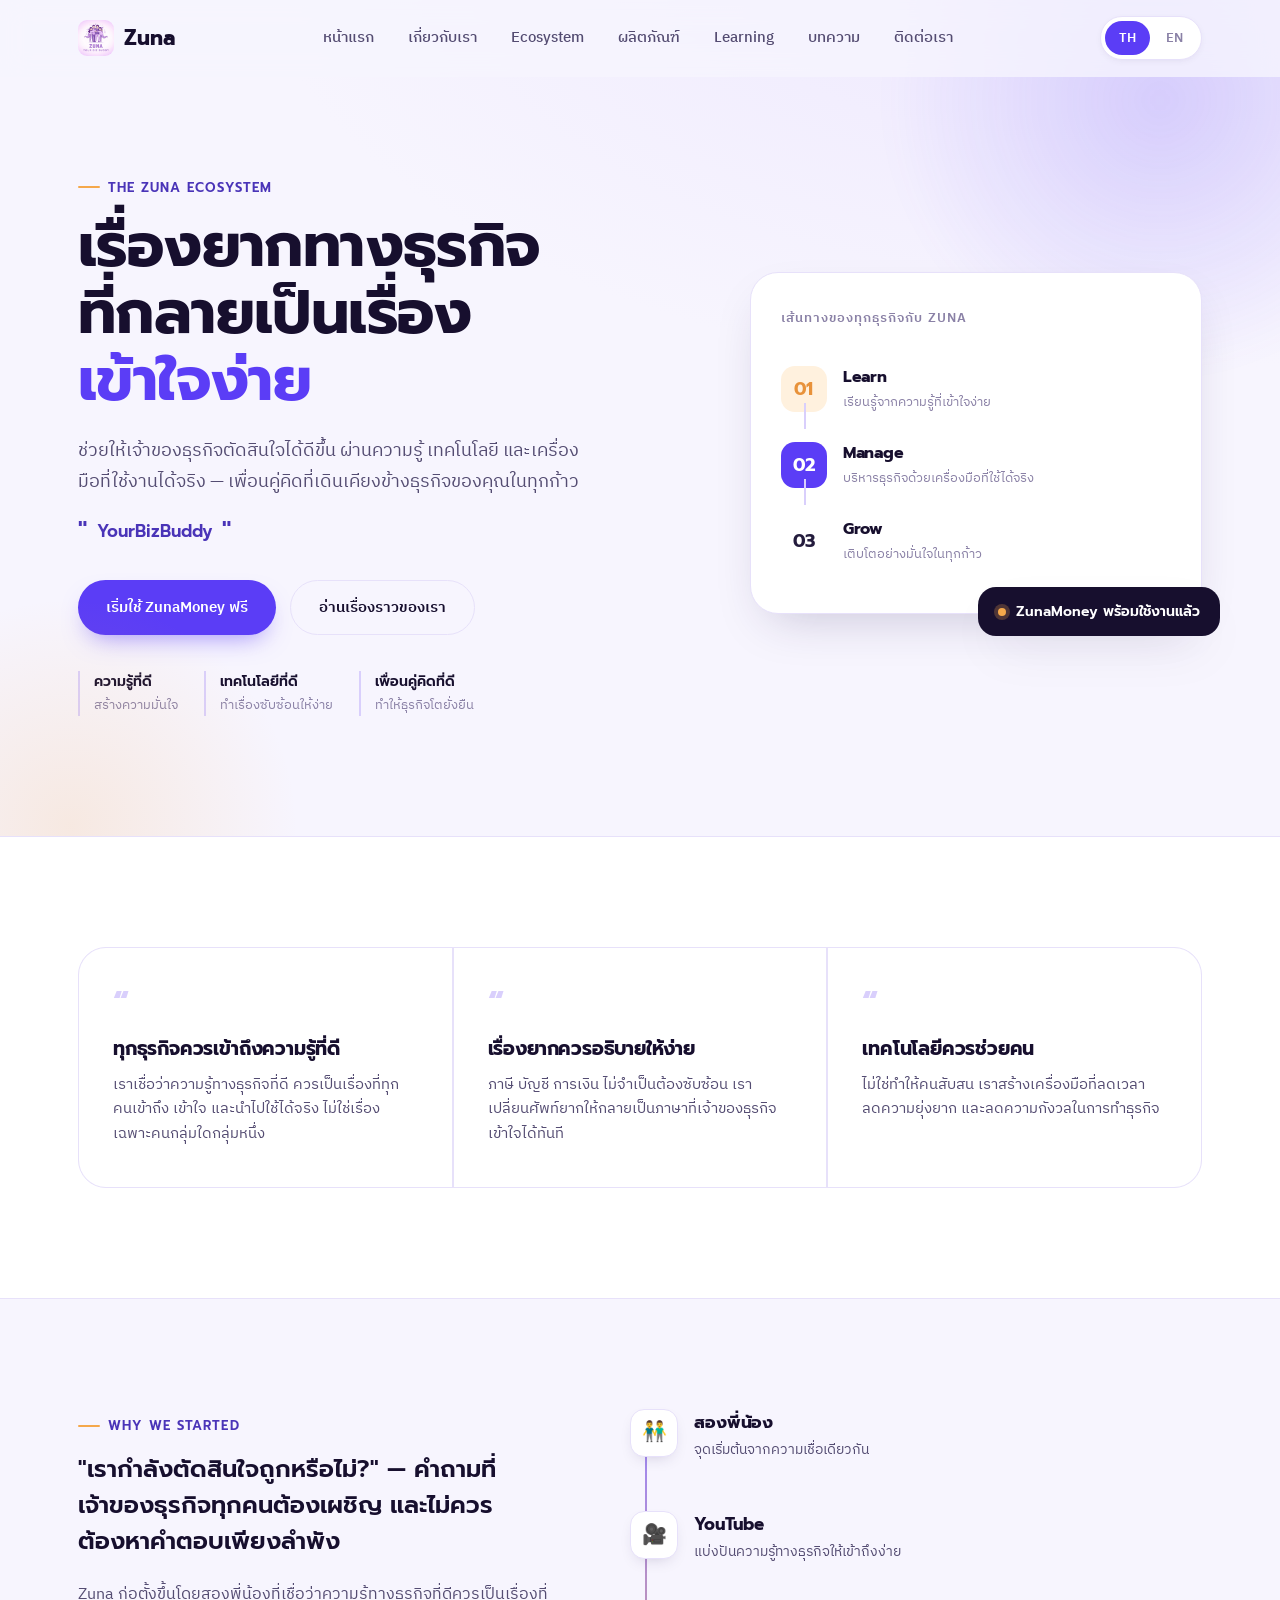
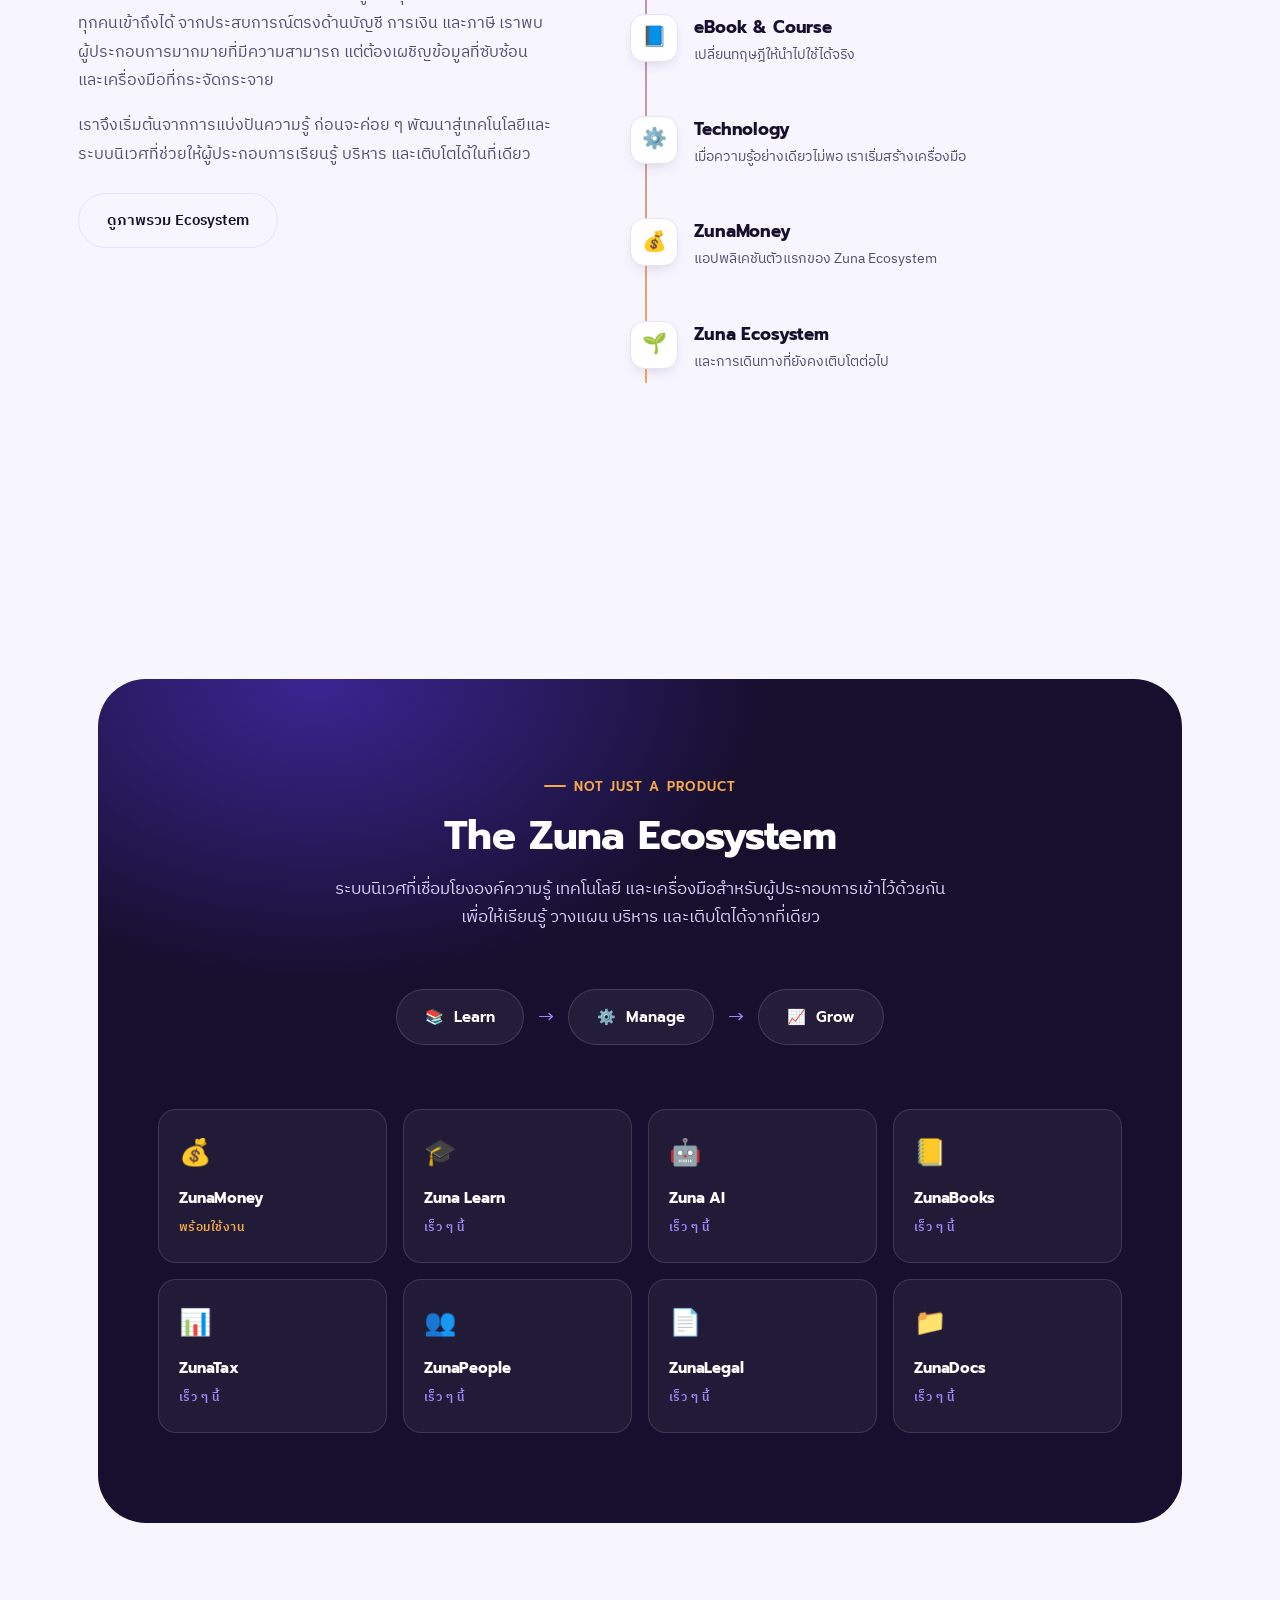
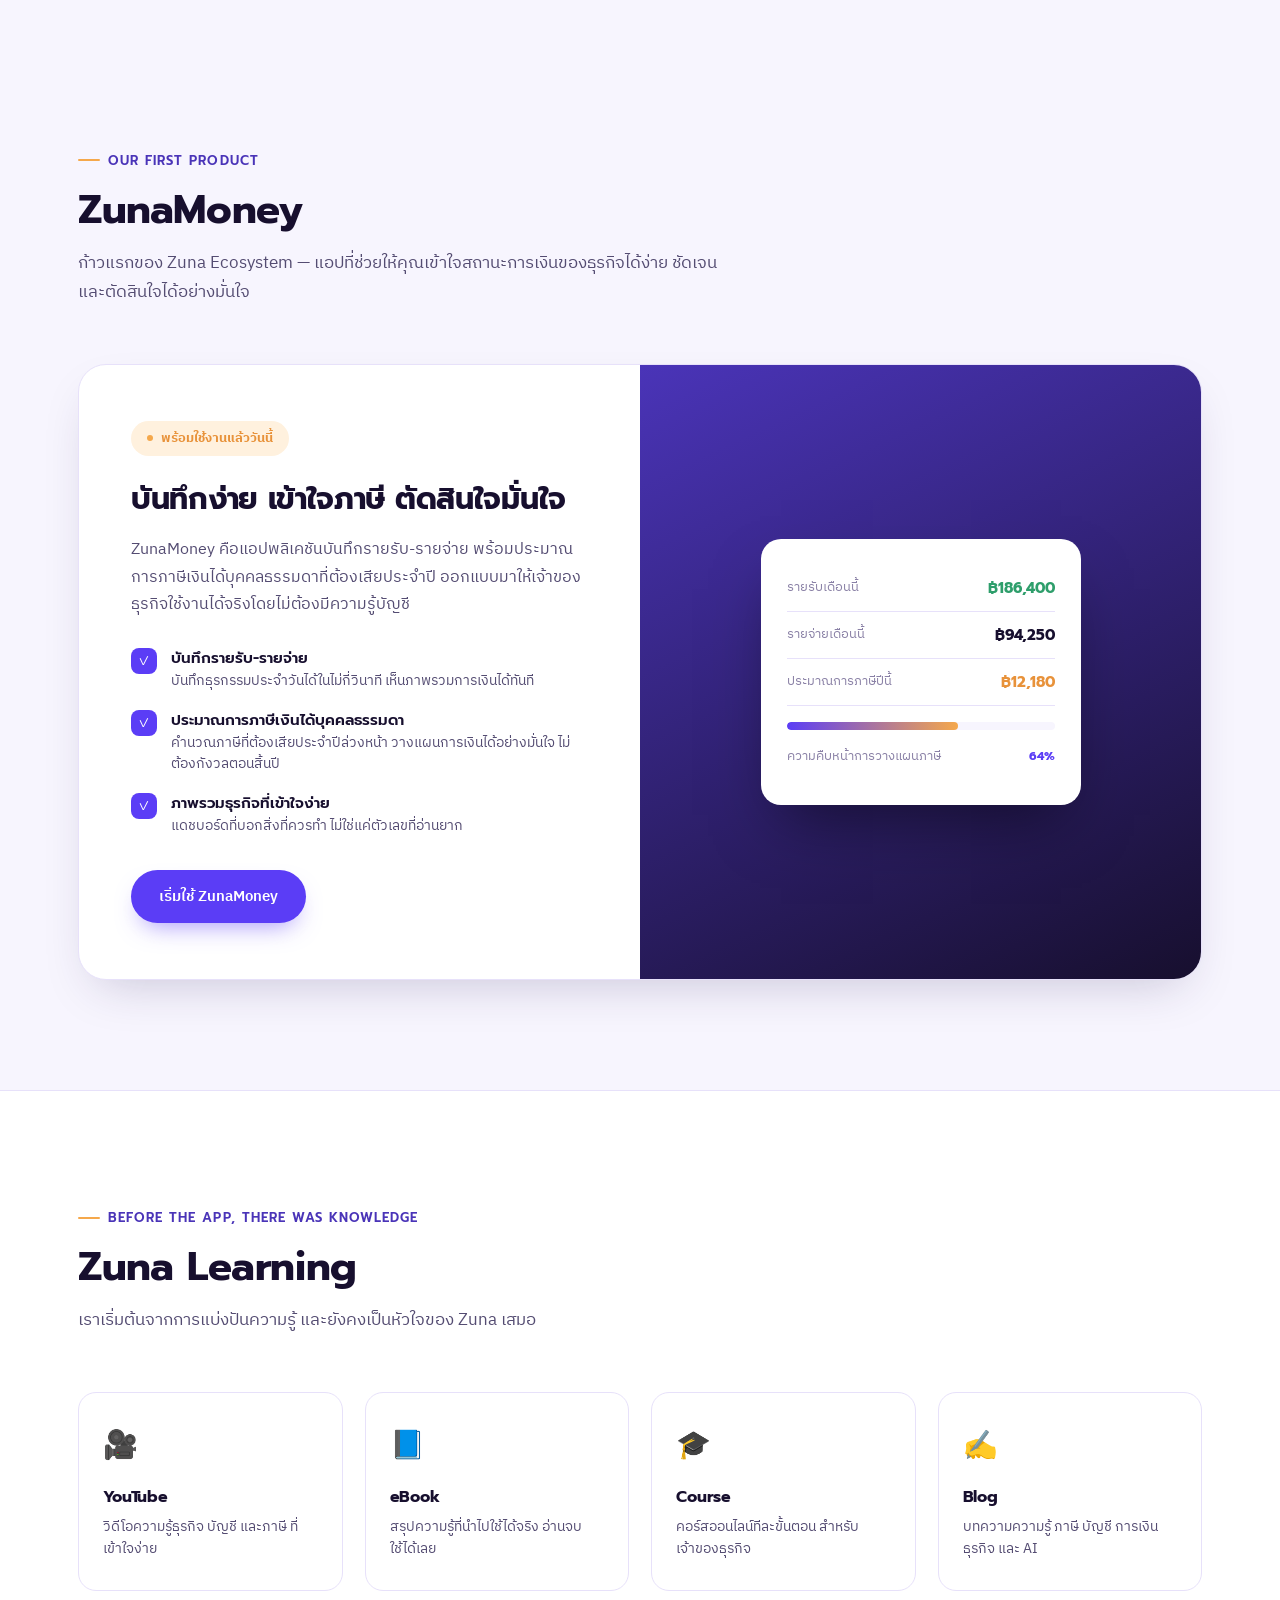
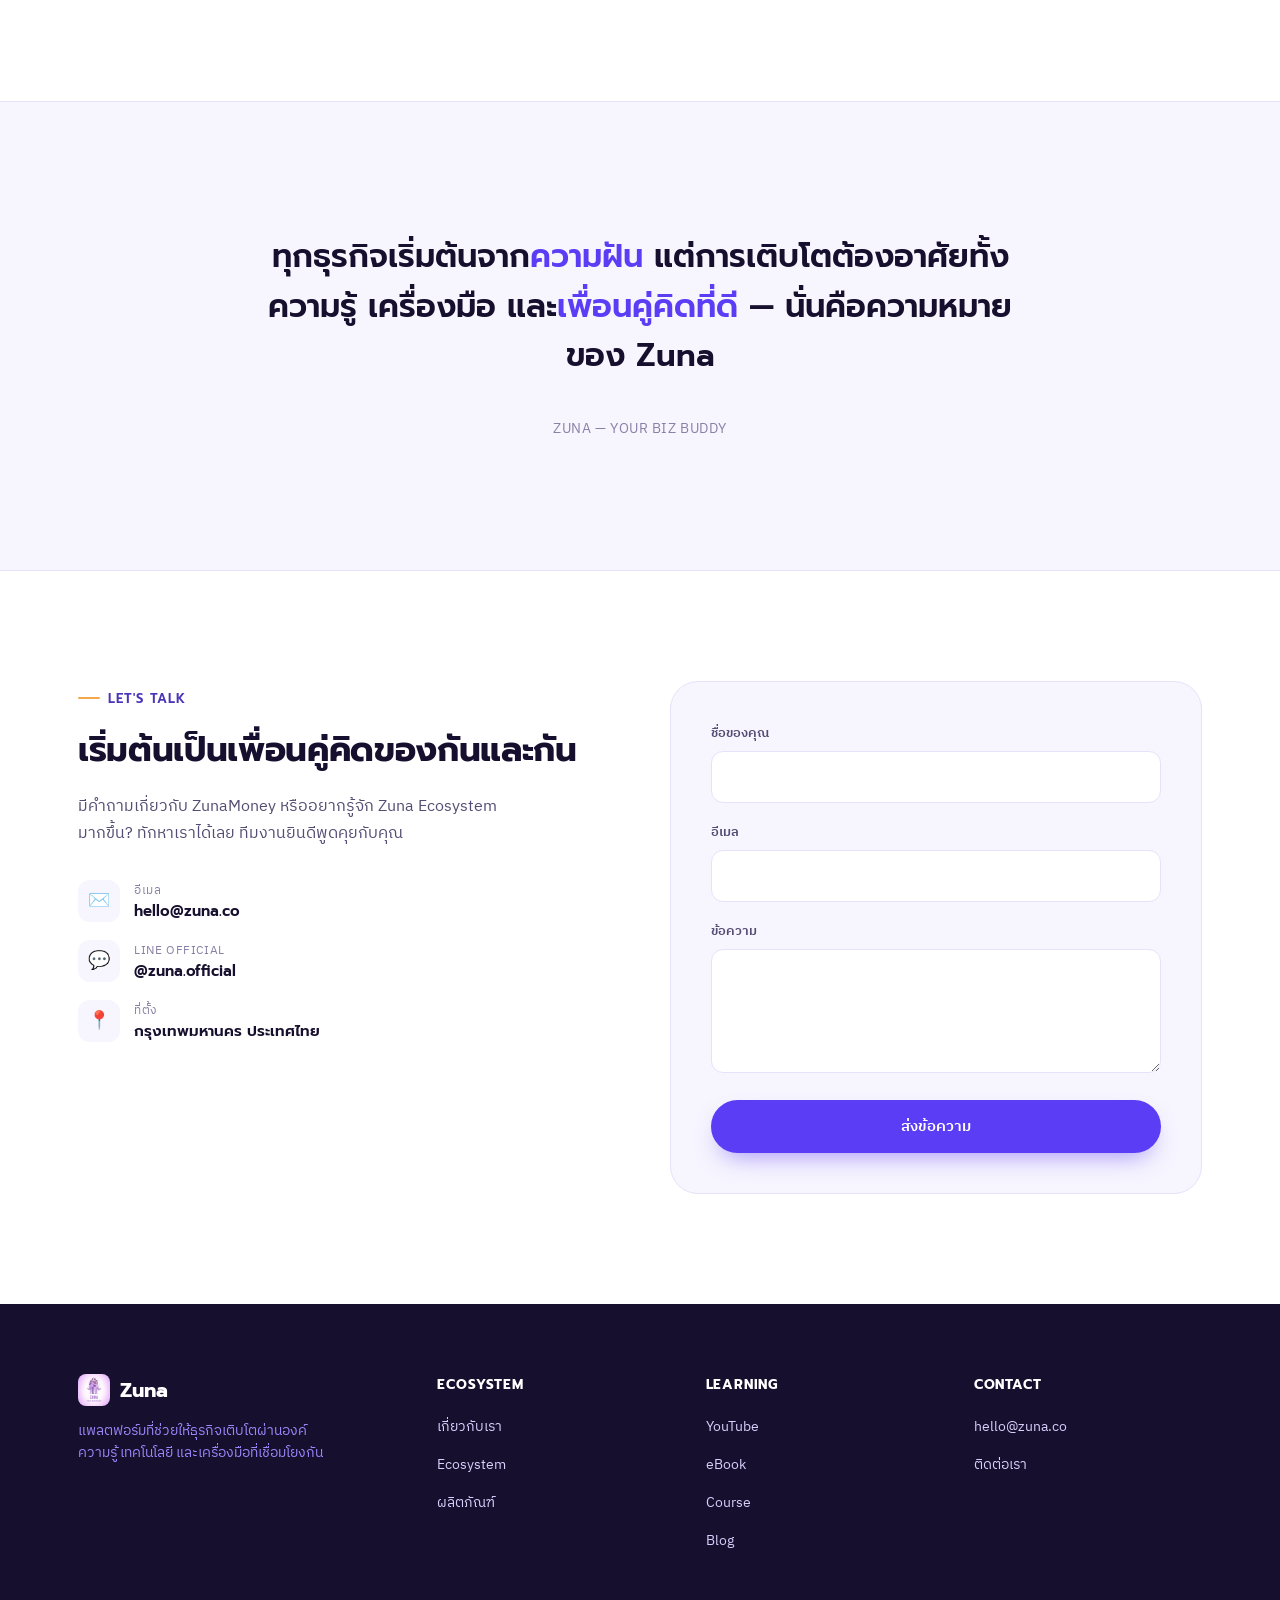
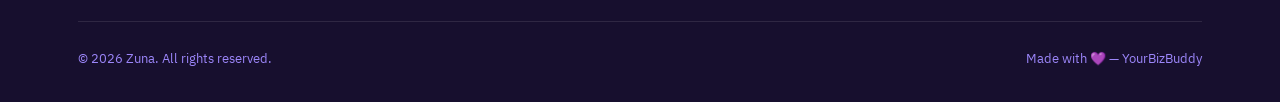
==== commit d62f1d44: "Add files via upload" ====
--- a/index.html
+++ b/index.html
@@ -349,6 +349,7 @@
       <a href="#ecosystem" data-i18n="nav.ecosystem">Ecosystem</a>
       <a href="#products" data-i18n="nav.products">ผลิตภัณฑ์</a>
       <a href="#learning" data-i18n="nav.learning">Learning</a>
+      <a href="blog.html">บทความ</a>
       <a href="#contact" data-i18n="nav.contact">ติดต่อเรา</a>
     </nav>
     <div class="nav-actions">
@@ -527,7 +528,7 @@
       <div class="learn-card" data-reveal><span class="icon">🎥</span><h4 data-i18n="learn.1h">YouTube</h4><p data-i18n="learn.1p">วิดีโอความรู้ธุรกิจ บัญชี และภาษี ที่เข้าใจง่าย</p></div>
       <div class="learn-card" data-reveal><span class="icon">📘</span><h4 data-i18n="learn.2h">eBook</h4><p data-i18n="learn.2p">สรุปความรู้ที่นำไปใช้ได้จริง อ่านจบ ใช้ได้เลย</p></div>
       <div class="learn-card" data-reveal><span class="icon">🎓</span><h4 data-i18n="learn.3h">Course</h4><p data-i18n="learn.3p">คอร์สออนไลน์ทีละขั้นตอน สำหรับเจ้าของธุรกิจ</p></div>
-      <div class="learn-card" data-reveal><span class="icon">✍️</span><h4 data-i18n="learn.4h">Blog</h4><p data-i18n="learn.4p">บทความความรู้ ภาษี บัญชี การเงิน ธุรกิจ และ AI</p></div>
+      <a href="blog.html" class="learn-card" data-reveal style="text-decoration:none; display:block;"><span class="icon">✍️</span><h4 data-i18n="learn.4h">Blog</h4><p data-i18n="learn.4p">บทความความรู้ ภาษี บัญชี การเงิน ธุรกิจ และ AI</p></a>
     </div>
   </div>
 </section>
@@ -581,7 +582,7 @@
           <li><a href="#learning">YouTube</a></li>
           <li><a href="#learning">eBook</a></li>
           <li><a href="#learning">Course</a></li>
-          <li><a href="#learning">Blog</a></li>
+          <li><a href="blog.html">Blog</a></li>
         </ul>
       </div>
       <div class="footer-col">
